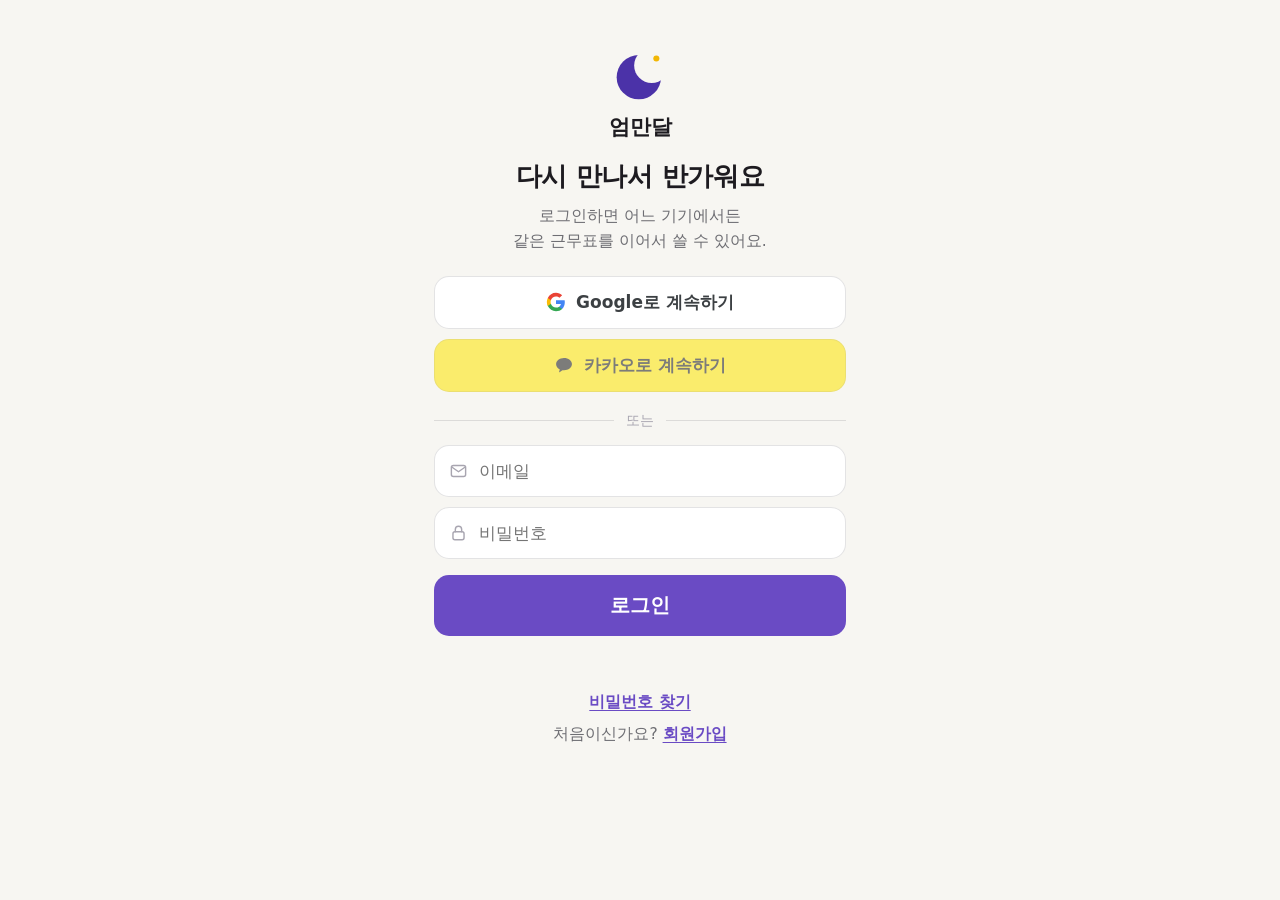
==== index.html @ 3ad93d76 "희망 휴무 숫자 입력 개편 v7.5.0 — 달력 제거, 연차·반차(전반/후반) 신설, 직군 필터·검색·남은 연차 - 희망 화면(15): 달력식 → 유형별 날짜 숫자 칸(기본 3칸+" ====
<!DOCTYPE html>
<html lang="ko">
<head>
<meta charset="UTF-8">
<meta name="viewport" content="width=device-width, initial-scale=1.0, viewport-fit=cover">
<meta name="theme-color" content="#6a4bc4">
<meta name="apple-mobile-web-app-capable" content="yes">
<meta name="apple-mobile-web-app-status-bar-style" content="default">
<meta name="apple-mobile-web-app-title" content="엄만달">
<title>엄만달 — 한 달 근무표를 1분 만에</title>
<link rel="manifest" href="manifest.json">
<link rel="icon" href="icons/icon.svg" type="image/svg+xml">
<link rel="apple-touch-icon" href="icons/icon.svg">
<link rel="stylesheet" href="css/style.css">
</head>
<body>
<!-- 달 로고(브랜드 표식) — 여러 곳에서 use로 재사용.
     display:none이면 안의 mask가 무시돼 보름달이 된다(실기기 확인) — 크기 0으로 숨긴다 -->
<svg style="position:absolute;width:0;height:0" aria-hidden="true" xmlns="http://www.w3.org/2000/svg">
  <defs>
    <g id="moonlogo">
      <mask id="mcut"><rect width="48" height="48" fill="#fff"/><circle cx="34" cy="15" r="15" fill="#000"/></mask>
      <circle cx="23" cy="25" r="19" fill="#4B32A8" mask="url(#mcut)"/>
      <circle cx="38" cy="9" r="2.6" fill="#f2b705"/>
    </g>
  </defs>
</svg>

<header>
  <div class="brand">
    <svg class="moon" viewBox="0 0 48 48" aria-hidden="true"><use href="#moonlogo"/></svg>
    <h1>엄만달</h1>
  </div>
  <button class="kebab" id="kebabBtn" onclick="toggleKebab(event)" aria-label="메뉴" title="메뉴"></button>
</header>
<div id="kebabMenu"></div>

<nav>
  <button id="tabBtn-home" class="on" onclick="showTab('home')"><span class="ico" data-ic="calendar"></span><span class="tlbl">근무표</span></button>
  <button id="tabBtn-ward" onclick="showTab('ward')"><span class="ico" data-ic="people"></span><span class="tlbl">우리 병동</span></button>
  <button id="tabBtn-archive" onclick="showTab('archive')"><span class="ico" data-ic="archive"></span><span class="tlbl">보관함</span></button>
</nav>

<main>
  <!-- ===== 근무표(홈) ===== -->
  <div id="tab-home">
    <!-- 상태 0: 로그인 전 — 로그인/가입/비밀번호찾기 (01·02·03) -->
    <div id="homeLoginCard" style="display:none"><div id="homeLoginBody"></div></div>

    <!-- 상태 1: 인원 없음 — 첫 시작(04) -->
    <div id="homeEmpty" class="empty-card" style="display:none">
      <p class="pagetitle" style="text-align:center">근무표를 어떻게<br>시작할까요?</p>
      <p class="pagesub" style="text-align:center">기존 근무표를 가져오면 사람과 규칙까지<br>자동으로 정리해 드려요.</p>
      <div class="onboard-opts">
        <button class="onboard-card primary" onclick="aiImportStart()">
          <span class="ob-ico" data-ic="camera"></span>
          <span class="ob-txt"><b>사진·PDF로 불러오기</b>
          <span class="ob-sub">찍어둔 근무표를 자동으로 읽어요 (최대 3장)</span></span>
          <span class="ob-go" data-ic="chevR"></span>
        </button>
        <button class="onboard-card" onclick="document.getElementById('importFileXlsx').click()">
          <span class="ob-ico" data-ic="sheet"></span>
          <span class="ob-txt"><b>엑셀 근무표 불러오기</b>
          <span class="ob-sub">사용하던 파일을 그대로 가져와요</span></span>
          <span class="ob-go" data-ic="chevR"></span>
        </button>
        <button class="onboard-card" onclick="showTab('ward')">
          <span class="ob-ico" data-ic="edit"></span>
          <span class="ob-txt"><b>직접 입력하기</b>
          <span class="ob-sub">우리 병동 사람부터 하나씩 등록해요</span></span>
          <span class="ob-go" data-ic="chevR"></span>
        </button>
        <input type="file" id="aiImportFile" accept="image/*" multiple style="display:none" onchange="aiImport(event)">
        <input type="file" id="aiImportCam" accept="image/*" capture="environment" style="display:none" onchange="aiImport(event)">
        <input type="file" id="aiImportPdf" accept="application/pdf" multiple style="display:none" onchange="aiImport(event)">
      </div>
      <p class="hint">PDF 파일이라면 → <a class="link" onclick="aiImportPdfStart()">PDF로 불러오기</a></p>
      <p class="hint">먼저 구경해보고 싶으면 → <a class="link" onclick="trySample()">예시 병동으로 둘러보기</a></p>
    </div>

    <!-- 상태 2: 준비(09) — 만들기 전 -->
    <div id="homePrep" style="display:none">
      <div class="monthnav">
        <button onclick="moveMonth(-1)" title="지난달" data-ic="chevL"></button>
        <span class="cur mn-cur"></span>
        <button onclick="moveMonth(1)" title="다음달" data-ic="chevR"></button>
      </div>
      <p class="pagetitle" style="text-align:center" id="prepTitle"></p>
      <p class="pagesub" style="text-align:center">병동 정보와 희망 근무를 확인하면<br>자동으로 초안을 만들어 드려요.</p>
      <div class="prepcard" id="prepStatus"></div>
      <div class="fairnote"><span class="fn-ico" data-ic="scale"></span><span id="fairnoteTx">지난 2개월 기록을 반영해<br>나이트와 휴일 근무를 고르게 배정해요.</span></div>
      <button class="btn big xl" onclick="generate()">자동으로 근무표 만들기</button>
      <p class="prep-caption">약 1분이면 고치기 좋은 초안이 완성돼요.</p>
    </div>

    <!-- 상태 3: 완성(11) — 검토·편집 -->
    <div id="homeDone" style="display:none">
      <div class="monthnav">
        <button onclick="moveMonth(-1)" title="지난달" data-ic="chevL"></button>
        <span class="cur mn-cur"></span>
        <button onclick="moveMonth(1)" title="다음달" data-ic="chevR"></button>
      </div>
      <p class="pagetitle" style="text-align:center" id="doneTitle"></p>
      <div class="chiprow" id="doneChips"></div>
      <div class="gridthumb" id="gridThumb" onclick="openGridFull()" role="button" tabindex="0"
           title="탭하면 가로로 크게 검토할 수 있어요"
           onkeydown="if(event.key==='Enter'||event.key===' '){event.preventDefault();openGridFull();}">
        <button class="gridfull-close" onclick="closeGridFull(event)" aria-label="닫기">✕ 닫기</button>
        <div class="gridwrap" id="gridArea"></div>
        <div id="viewerPanel"></div>
        <div class="gridthumb-cta"><span>근무표 검토하기</span></div>
      </div>
      <button class="btn big xl" style="margin-top:12px" onclick="openGridFull()">근무표 검토하기</button>
      <div class="btnrow">
        <button class="btn gray" onclick="generate()">다시 만들기</button>
        <button class="btn gray" onclick="exportImage()">이미지로 저장</button>
      </div>
      <p class="hint" style="text-align:center;margin-top:12px">
        <a class="link" onclick="undo()">되돌리기</a> &nbsp;·&nbsp; <a class="link" onclick="resetMonth()">이 달 초기화</a>
      </p>
      <span class="hint" id="genInfo" style="margin-top:10px"></span>
      <div class="card" style="margin-top:14px">
        <div class="holirow">※ 이번 달 공휴일:
          <input type="text" id="holidayInput" placeholder="예: 3, 6" onchange="saveHolidays()">
          <span class="hint">자동으로 채워져요 — 병원 사정에 맞게 고치셔도 됩니다</span>
        </div>
        <div class="legend">
          <span class="lg-d">D 데이</span><span class="lg-md">MD 미들</span>
          <span class="lg-e">E 이브닝</span><span class="lg-e2">E2 이브닝2</span>
          <span class="lg-n">N 나이트</span><span class="lg-o">－ 오프</span>
          <span class="lg-v">휴·대·교 휴가</span><span class="lg-v">전반·후반 반차</span>
          <span class="lg-w">★ 희망</span><span class="lg-pin">고정한 칸</span>
        </div>
      </div>
      <div class="card"><div class="stat" id="statArea"></div></div>
    </div>
  </div>

  <!-- ===== 우리 병동(06) ===== -->
  <div id="tab-ward" style="display:none">
    <div class="ward-head">
      <p class="pagetitle">우리 병동</p>
      <span class="cntbadge" id="wardCount"></span>
      <button class="addbtn" onclick="openStaffSheet(-1)"><span data-ic="plus"></span>사람 추가</button>
    </div>
    <button class="listrow" onclick="openRulesScreen()">
      <span class="lr-ico" data-ic="doc"></span>
      <span class="lr-tx"><b>근무 규칙</b><span class="lr-sub">평일·휴일 필요 인원과 연속 근무 제한</span></span>
      <span class="lr-go" data-ic="chevR"></span>
    </button>
    <div class="card" id="patternCard" style="display:none">
      <h2>AI가 발견한 근무 습관</h2>
      <div id="patternArea"></div>
    </div>
    <button class="listrow" onclick="openImportSheet()">
      <span class="lr-ico" data-ic="import"></span>
      <span class="lr-tx"><b>기존 근무표 불러오기</b><span class="lr-sub">사진·PDF·엑셀에서 자동으로 읽어요</span></span>
      <span class="lr-go" data-ic="chevR"></span>
    </button>
    <input type="file" id="importFileXlsx" accept=".xlsx,.xls,.csv" style="display:none" onchange="importXlsx(event)">
    <div id="staffList"></div>
    <p class="hint" id="sampleHint" style="margin:4px 0 14px">처음이라면 <a class="link" onclick="trySample()">예시 인원 12명 넣기</a>로 연습해보세요.</p>
  </div>

  <!-- ===== 보관함(13) ===== -->
  <div id="tab-archive" style="display:none">
    <p class="pagetitle">보관함</p>
    <p class="pagesub">완성한 근무표와 지난 기록을 한곳에서 확인하세요.</p>
    <div class="card" id="installCard" style="display:none">
      <h2>홈 화면에 바로가기 만들기</h2>
      <div id="installBody"></div>
    </div>
    <!-- 비밀번호 재설정(메일 링크 복귀) 전용 자리 -->
    <div class="card" id="cloudCard" style="display:none"><div id="cloudBody"></div></div>
    <h2 style="margin-top:4px">최근 근무표</h2>
    <div id="histList"></div>
    <button class="listrow" onclick="openDataScreen()">
      <span class="lr-ico" data-ic="doc"></span>
      <span class="lr-tx"><b>데이터 및 백업</b><span class="lr-sub">파일로 저장하거나 이전 백업 불러오기</span></span>
      <span class="lr-go" data-ic="chevR"></span>
    </button>
    <button class="listrow" onclick="openDataScreen()">
      <span class="lr-ico" data-ic="cloud"></span>
      <span class="lr-tx"><b>계정 및 동기화</b><span class="lr-sub" id="syncSub">서버 저장 상태를 확인해요</span></span>
      <span class="lr-go" data-ic="chevR"></span>
    </button>
  </div>
</main>

<footer><span class="appver"></span></footer>

<!-- 부속 화면: 근무 규칙(08) · 희망 휴무·고정 근무(15) · 데이터 및 계정(14) -->
<div class="subscreen" id="screen-rules"><div class="ss-in" id="rulesScreenBody"></div></div>
<div class="subscreen" id="screen-wish"><div class="ss-in" id="wishScreenBody"></div></div>
<div class="subscreen" id="screen-data"><div class="ss-in" id="dataScreenBody"></div></div>

<!-- 자동 생성 진행(10) -->
<div id="genScreen"></div>

<!-- 바텀시트 (구성원 편집·근무 선택·가져오기 선택) -->
<div id="sheetWrap"><div id="sheet"></div></div>

<div id="aiLoading"></div>
<div id="browserGate"></div>
<div id="installModal"></div>
<div id="importReview"></div>
<div id="toast"></div>

<script src="js/vendor/xlsx.full.min.js"></script>
<script src="js/holidays.js"></script>
<script src="js/engine.js"></script>
<script src="js/engine2.js"></script>
<script src="js/store.js"></script>
<script src="js/vendor/supabase.js"></script>
<script src="js/config.js"></script>
<script src="js/cloud.js"></script>
<script src="js/importer.js"></script>
<script src="js/app.js"></script>
<script>
  if ('serviceWorker' in navigator && location.protocol.indexOf('http') === 0) {
    (function () {
      var reloaded = false;
      // 새 서비스워커가 주도권을 잡으면(=새 버전 활성화) 화면을 1회 자동 새로고침
      navigator.serviceWorker.addEventListener('controllerchange', function () {
        if (reloaded) return;
        reloaded = true;
        location.reload();
      });
      // 활성 서비스워커가 알려주는 버전을 화면에 표기
      navigator.serviceWorker.addEventListener('message', function (e) {
        if (!e.data || e.data.type !== 'VERSION') return;
        var v = String(e.data.version).replace('ummandal-', '').replace(/-/g, '.');
        var els = document.querySelectorAll('.appver');
        for (var i = 0; i < els.length; i++) els[i].textContent = '버전 ' + v;
      });
      function askVersion() {
        if (navigator.serviceWorker.controller) navigator.serviceWorker.controller.postMessage('GET_VERSION');
      }
      navigator.serviceWorker.register('sw.js').then(function (reg) {
        reg.update();
        // 앱으로 다시 돌아올 때마다 + 켜둔 채로 오래 있을 때도 새 버전 확인
        document.addEventListener('visibilitychange', function () {
          if (document.visibilityState === 'visible') reg.update();
        });
        setInterval(function () { reg.update(); }, 30 * 60 * 1000);
        navigator.serviceWorker.ready.then(askVersion);
      }).catch(function () {});
      askVersion();
      // 그래도 최신이 안 될 때의 최후 수단 — 저장된 화면 파일을 통째로 버리고 새로 받는다.
      // (근무표·인원 데이터는 localStorage·클라우드에 있어 지워지지 않는다)
      window.forceUpdate = function () {
        reloaded = true; // controllerchange로 인한 중복 새로고침 방지
        var done = function () { location.reload(true); };
        var jobs = [];
        if (window.caches) jobs.push(caches.keys().then(function (ks) {
          return Promise.all(ks.map(function (k) { return caches.delete(k); }));
        }));
        jobs.push(navigator.serviceWorker.getRegistrations().then(function (rs) {
          return Promise.all(rs.map(function (r) { return r.unregister(); }));
        }));
        Promise.all(jobs).then(done, done);
      };
    })();
  }
</script>
</body>
</html>
---- css/style.css ----
/* ===== 엄만달 디자인 시스템 v7 — GPT UI 목업 명세(UI_SPEC.md) 기반 전면 개편 ===== */
:root {
  --bg: #F7F6F2; --card: #FFFFFF; --card2: #F0EFEC;
  --line: rgba(60, 60, 67, 0.14);
  --ink: #1D1B20; --sub: #6E6E73; --faint: #A8A5B0;
  --brand: #6A4BC4; --brand-dk: #55389f; --brand-soft: #F1ECFB;
  --danger: #D93025; --danger-soft: #FFF1F0;
  --ok: #2F9E44; --ok-soft: #EFF9F1;
  --warn: #E89B16; --warn-soft: #FFF6E3;
  --moon: #f2b705; --moon-soft: #fff3d0;
  --d: #2f9e44; --d-soft: #e6f7eb;
  --e: #e8590c; --e-soft: #ffeede;
  --n: #3b5bdb; --n-soft: #e9eefe;
  --o-bg: #EDECE8; --o-tx: #8E8B96;
  --v-bg: #f3ead8; --v-tx: #8a6d3b;
}
* { box-sizing: border-box; }
/* overscroll-behavior: 목록을 끝까지 당겨도 브라우저 당김-새로고침이 발동하지 않게 —
   실수 리로드로 보던 탭·되돌리기 기록이 날아가는 것을 막는다(새로고침은 ⋮ 메뉴에 있음) */
html { -webkit-text-size-adjust: 100%; overscroll-behavior-y: contain; }
body { margin: 0; background: var(--bg); color: var(--ink); overscroll-behavior-y: contain;
       font-family: system-ui, "Pretendard Variable", Pretendard, "Apple SD Gothic Neo", "Noto Sans KR", "Malgun Gothic", sans-serif;
       font-size: 17px; line-height: 1.5; word-break: keep-all; }
.svgi { width: 1em; height: 1em; flex: none; vertical-align: -0.12em; }
/* 기본 입력 위젯(베이스 레이어) — 컴포넌트별 입력 규칙이 이보다 아래에 와서 이긴다 */
select, input[type=number], input[type=text] { font-size: 17px; padding: 10px 12px; border: 1px solid var(--line);
  border-radius: 12px; background: #fff; color: var(--ink); font-family: inherit; }
select:focus, input:focus { outline: 2px solid var(--brand); border-color: transparent; }
input[type=number] { width: 80px; }

/* ===== 머리글 — 로고 + ⋮ 메뉴만 (달력 이동은 근무표 화면 안으로) ===== */
header { background: var(--bg); padding: 12px 20px 6px; display: flex; align-items: center; gap: 10px; }
.brand { display: flex; align-items: center; gap: 9px; }
.brand .moon { width: 36px; height: 36px; flex: none; }
.brand h1 { font-size: 22px; margin: 0; color: var(--ink); letter-spacing: .3px; line-height: 1.1; font-weight: 800; }
.kebab { margin-left: auto; width: 44px; height: 44px; border: none; background: none; cursor: pointer;
  color: var(--ink); font-size: 22px; border-radius: 12px; display: flex; align-items: center; justify-content: center; }
.kebab:active { background: var(--card2); }
#kebabMenu { position: fixed; z-index: 120; display: none; background: var(--card); border: 1px solid var(--line);
  border-radius: 16px; box-shadow: 0 8px 30px rgba(29, 27, 32, .16); padding: 6px; min-width: 210px; }
#kebabMenu.on { display: block; }
#kebabMenu button { display: flex; align-items: center; gap: 10px; width: 100%; border: none; background: none;
  font-family: inherit; font-size: 16.5px; color: var(--ink); padding: 12px 14px; border-radius: 11px;
  cursor: pointer; text-align: left; }
#kebabMenu button:active { background: var(--card2); }
#kebabMenu .km-ver { font-size: 13px; color: var(--faint); text-align: center; padding: 8px 0 4px; }

/* ===== 하단 탭 (최상위 3개 화면 전용) ===== */
nav { position: fixed; bottom: 0; left: 0; right: 0; z-index: 40; background: var(--card);
  border-top: 1px solid var(--line); display: flex; justify-content: space-around;
  padding: 6px 8px calc(8px + env(safe-area-inset-bottom)); }
nav button { flex: 1; max-width: 160px; display: flex; flex-direction: column; align-items: center; gap: 3px;
  border: none; background: none; cursor: pointer; font-family: inherit;
  font-size: 13.5px; font-weight: 700; color: var(--sub); padding: 6px 4px; border-radius: 14px; }
nav button .ico { font-size: 24px; line-height: 1; display: flex; }
nav button .ico .svgi { width: 26px; height: 26px; }
nav button.on { color: var(--brand); }
body { padding-bottom: 96px; }
/* 집중 화면(로그인·부속 화면·생성 중·뷰어)에서는 하단 탭 숨김 */
body.nonav nav, body.loginview nav { display: none; }
body.nonav, body.loginview { padding-bottom: 12px; }

main { padding: 8px 20px 20px; max-width: 720px; margin: 0 auto; }
.card { background: var(--card); border-radius: 18px; padding: 20px; margin-bottom: 14px; border: 1px solid var(--line); }
h2 { font-size: 21px; margin: 4px 0 12px; font-weight: 700; }
.hint { color: var(--sub); font-size: 15px; }
.link { color: var(--brand); text-decoration: underline; text-underline-offset: 3px; cursor: pointer; font-weight: 700; }
.off-low { color: var(--e); font-weight: 800; }
#genInfo { white-space: pre-line; display: block; line-height: 1.5; }

/* ===== 큰 제목(화면 타이틀) ===== */
.pagetitle { font-size: 30px; font-weight: 800; margin: 10px 0 6px; line-height: 1.25; letter-spacing: -.3px; }
.pagesub { color: var(--sub); font-size: 16.5px; margin: 0 0 18px; line-height: 1.6; }

/* ===== 월 이동 (근무표 화면 안) ===== */
.monthnav { display: flex; align-items: center; justify-content: center; gap: 14px; margin: 6px 0 4px; }
.monthnav button { width: 44px; height: 44px; border: 1px solid var(--line); border-radius: 999px;
  background: var(--card); color: var(--ink); font-size: 18px; cursor: pointer;
  display: flex; align-items: center; justify-content: center; }
.monthnav .cur { font-size: 22px; font-weight: 800; min-width: 140px; text-align: center; }

/* ===== 버튼 ===== */
.btn { font-size: 17px; font-weight: 700; padding: 13px 20px; border: none; border-radius: 15px;
  cursor: pointer; font-family: inherit; }
.btn.big { background: var(--brand); color: #fff; font-size: 18px; }
.btn.big:active { filter: brightness(.94); }
.btn.big.xl { width: 100%; font-size: 20px; padding: 17px 20px; }
.btn.gray { background: var(--card); color: var(--ink); border: 1px solid var(--line); }
.btn.gray:active { background: var(--card2); }
.btn.outline { background: var(--card); color: var(--brand); border: 1.5px solid var(--brand); }
.btn.warn { background: none; color: var(--danger); border: none; }
.btn.share { background: var(--card); color: var(--ink); border: 1px solid var(--line); }
.toolbar { display: flex; gap: 10px; flex-wrap: wrap; align-items: center; margin-bottom: 14px; }
.btnrow { display: flex; gap: 10px; margin-top: 10px; }
.btnrow .btn { flex: 1; }

/* ===== 목록 행(카드형 리스트) ===== */
.listrow { display: flex; align-items: center; gap: 14px; width: 100%; background: var(--card);
  border: 1px solid var(--line); border-radius: 16px; padding: 15px 16px; margin-bottom: 10px;
  font-family: inherit; font-size: 17px; color: var(--ink); cursor: pointer; text-align: left; }
.listrow:active { background: var(--card2); }
.listrow .lr-ico { flex: none; width: 42px; height: 42px; border-radius: 12px; background: var(--brand-soft);
  color: var(--brand); display: flex; align-items: center; justify-content: center; }
.listrow .lr-ico .svgi { width: 23px; height: 23px; }
.listrow .lr-tx { flex: 1; min-width: 0; display: flex; flex-direction: column; gap: 1px; }
.listrow .lr-tx b { font-size: 17.5px; }
.listrow .lr-sub { font-size: 14.5px; color: var(--sub); font-weight: 400; }
.listrow .lr-go { flex: none; color: var(--faint); display: flex; }
.listrow .lr-go .svgi { width: 20px; height: 20px; }
.listrow .lr-val { flex: none; color: var(--sub); font-size: 15px; }

/* ===== 준비 체크리스트 (09) ===== */
.prepcard { background: var(--card); border: 1px solid var(--line); border-radius: 18px; padding: 4px 18px; margin: 16px 0 12px; }
.preprow { display: flex; align-items: center; gap: 14px; width: 100%; padding: 16px 0;
  border-bottom: 1px solid var(--line); background: none; border-left: none; border-right: none; border-top: none;
  font-family: inherit; cursor: pointer; text-align: left; }
.preprow:last-child { border-bottom: none; }
.preprow .pr-ico { flex: none; width: 44px; height: 44px; border-radius: 999px; display: flex;
  align-items: center; justify-content: center; color: #fff; }
.preprow .pr-ico.ok { background: var(--ok); }
.preprow .pr-ico.warn { background: var(--warn); }
.preprow .pr-ico .svgi { width: 22px; height: 22px; }
.preprow .pr-tx { flex: 1; min-width: 0; }
.preprow .pr-tx b { font-size: 18.5px; display: block; }
.preprow .pr-sub { font-size: 15px; color: var(--sub); }
.preprow .pr-go { flex: none; color: var(--brand); font-size: 17px; font-weight: 800; display: flex; align-items: center; gap: 2px; }
.preprow .pr-go .svgi { width: 17px; height: 17px; }
.fairnote { display: flex; align-items: center; gap: 14px; background: var(--brand-soft);
  border-radius: 16px; padding: 14px 16px; margin: 0 0 16px; font-size: 15.5px; line-height: 1.55; }
.fairnote .fn-ico { flex: none; width: 42px; height: 42px; border-radius: 999px; background: #E4DBF7;
  color: var(--brand); display: flex; align-items: center; justify-content: center; }
.fairnote .fn-ico .svgi { width: 22px; height: 22px; }
.prep-caption { text-align: center; color: var(--sub); font-size: 14.5px; margin: 10px 0 0; }

/* ===== 완료 화면(11) — 상태 칩 ===== */
.chiprow { display: flex; gap: 10px; justify-content: center; flex-wrap: wrap; margin: 4px 0 14px; }
.chip { display: inline-flex; align-items: center; gap: 6px; font-size: 15px; font-weight: 700;
  padding: 7px 16px; border-radius: 999px; border: 1.5px solid; background: var(--card);
  cursor: pointer; font-family: inherit; }
.chip.red { color: var(--danger); border-color: var(--danger); }
.chip.green { color: var(--ok); border-color: var(--ok); }
.chip.plain { color: var(--sub); border-color: var(--line); cursor: default; }

/* ===== 온보딩(04) ===== */
.onboard-opts { display: flex; flex-direction: column; gap: 12px; margin: 0 auto 6px; }
.onboard-card { display: flex; align-items: center; gap: 14px; text-align: left; width: 100%;
  padding: 17px 18px; border: 1px solid var(--line); border-radius: 16px; background: var(--card);
  font-family: inherit; font-size: 17px; cursor: pointer; }
.onboard-card:active { background: var(--card2); }
.onboard-card.primary { border: 1.5px solid var(--brand); background: #FBFAFE; }
.onboard-card .ob-ico { flex: none; width: 46px; height: 46px; border-radius: 13px; background: var(--brand-soft);
  color: var(--brand); display: flex; align-items: center; justify-content: center; }
.onboard-card .ob-ico .svgi { width: 25px; height: 25px; }
.onboard-card .ob-txt { display: flex; flex-direction: column; gap: 2px; flex: 1; }
.onboard-card .ob-txt b { font-size: 18px; }
.onboard-card .ob-sub { font-size: 14.5px; color: var(--sub); font-weight: 400; }
.onboard-card .ob-go { flex: none; color: var(--faint); display: flex; }
.empty-card { text-align: center; padding: 20px 4px; max-width: 480px; margin: 0 auto; background: none; border: none; }
.empty-card .hint { margin-top: 14px; }

/* ===== 로그인·가입·비번찾기 (01·02·03) ===== */
body.loginview footer { display: none; }
body.loginview header { display: none; }
body.loginview main { padding-top: 0; }
.auth-wrap { max-width: 420px; margin: 0 auto; padding: 20px 4px 30px; }
.auth-top { display: flex; align-items: center; height: 48px; margin-bottom: 4px; }
.auth-back { width: 46px; height: 46px; margin-left: -10px; border: none; background: none; cursor: pointer;
  color: var(--ink); display: flex; align-items: center; justify-content: center; border-radius: 12px; }
.auth-back .svgi { width: 24px; height: 24px; }
.auth-logo { text-align: center; margin: 8px 0 4px; }
.auth-logo .moon { width: 56px; height: 56px; }
.auth-logo .bname { display: flex; align-items: center; justify-content: center; gap: 8px;
  font-size: 21px; font-weight: 800; }
.auth-title { text-align: center; font-size: 26px; font-weight: 800; margin: 14px 0 8px; letter-spacing: -.3px; }
.auth-sub { text-align: center; color: var(--sub); font-size: 15.5px; margin: 0 0 22px; line-height: 1.6; }
.socialbtns { display: flex; flex-direction: column; gap: 10px; margin: 4px 0 2px; }
.socialbtns button { display: flex; align-items: center; justify-content: center; gap: 10px;
  font-size: 17px; font-weight: 700; padding: 14px 16px; border-radius: 15px; cursor: pointer;
  font-family: inherit; border: 1px solid var(--line); width: 100%; }
.btn-google { background: #fff; color: #3c4043; }
.btn-google:active { background: #f8f9fa; }
.btn-kakao { background: #FEE500; color: #191919; border-color: #FEE500; }
.btn-kakao.soon { opacity: .55; }
.authdivider { display: flex; align-items: center; gap: 12px; color: var(--faint); font-size: 14px; margin: 18px 0 14px; }
.authdivider::before, .authdivider::after { content: ''; flex: 1; border-top: 1px solid var(--line); }
.authfield { position: relative; margin-bottom: 10px; }
.authfield .af-ico { position: absolute; left: 15px; top: 50%; transform: translateY(-50%); color: var(--faint); display: flex; }
.authfield .af-ico .svgi { width: 19px; height: 19px; }
.authfield input { width: 100%; font-size: 17px; padding: 15px 14px 15px 44px; border: 1px solid var(--line);
  border-radius: 15px; background: var(--card); color: var(--ink); font-family: inherit; }
.authfield input:focus { outline: 2px solid var(--brand); border-color: transparent; }
.auth-wrap .btn.big.xl { margin-top: 6px; }
.auth-links { text-align: center; margin-top: 18px; font-size: 15.5px; color: var(--sub); line-height: 2.1; }
.auth-links .link { font-weight: 700; }
.authmsg { display: block; text-align: center; color: var(--danger); font-size: 15px; min-height: 22px; margin-top: 10px; }
.auth-note { text-align: center; color: var(--faint); font-size: 13.5px; margin-top: 20px; line-height: 1.6; }

/* ===== 부속 화면(뒤로가기 헤더가 있는 전체 화면 — 08·14·15) ===== */
.subscreen { position: fixed; inset: 0; z-index: 90; background: var(--bg); display: none;
  overflow-y: auto; -webkit-overflow-scrolling: touch; }
.subscreen.on { display: block; }
.subscreen .ss-in { max-width: 640px; margin: 0 auto; padding: 0 20px calc(30px + env(safe-area-inset-bottom)); }
.ss-top { position: sticky; top: 0; z-index: 5; background: var(--bg); display: flex; align-items: center;
  gap: 6px; padding: 10px 0; margin: 0 -2px 6px; }
.ss-back { width: 46px; height: 46px; margin-left: -10px; border: none; background: none; cursor: pointer;
  color: var(--ink); display: flex; align-items: center; justify-content: center; border-radius: 12px; }
.ss-back .svgi { width: 24px; height: 24px; }
.ss-title { flex: 1; text-align: center; font-size: 19px; font-weight: 800; }
.ss-done { border: none; background: none; color: var(--brand); font-size: 17px; font-weight: 800;
  font-family: inherit; cursor: pointer; padding: 8px 4px; min-width: 46px; }

/* ===== 바텀시트 (07·16 등) ===== */
#sheetWrap { position: fixed; inset: 0; z-index: 150; display: none; background: rgba(29, 27, 32, .45); }
#sheetWrap.on { display: flex; align-items: flex-end; justify-content: center; }
#sheet { background: var(--card); border-radius: 28px 28px 0 0; width: 100%; max-width: 560px;
  max-height: 86vh; max-height: 86dvh; overflow-y: auto; padding: 10px 22px calc(22px + env(safe-area-inset-bottom));
  animation: sheetup .22s ease; }
@keyframes sheetup { from { transform: translateY(40px); opacity: .6; } to { transform: none; opacity: 1; } }
/* 시트 맨 아래 취소·적용/저장 줄은 스크롤과 무관하게 항상 보인다 —
   시트가 화면보다 길면 버튼이 접힌 영역에 숨어 "골라도 안 바뀐다"가 되는 문제 방지 */
#sheet .btnrow { position: sticky; bottom: 0; z-index: 5; background: var(--card);
  margin-top: 8px; padding: 10px 0 2px; box-shadow: 0 -12px 14px -12px rgba(29, 27, 32, .30); }
.sh-grip { width: 48px; height: 5px; border-radius: 999px; background: var(--line); margin: 4px auto 12px; }
.sh-head { display: flex; align-items: center; margin-bottom: 14px; }
.sh-head h3 { font-size: 20px; font-weight: 800; margin: 0; flex: 1; }
.sh-head.center h3 { text-align: center; }
.sh-x { width: 42px; height: 42px; margin-right: -8px; border: none; background: none; cursor: pointer;
  color: var(--ink); display: flex; align-items: center; justify-content: center; border-radius: 12px; }
.sh-x .svgi { width: 22px; height: 22px; }
.sh-sub { text-align: center; color: var(--sub); font-size: 15.5px; margin: -10px 0 14px; }
.sh-label { font-size: 15px; font-weight: 700; color: var(--ink); margin: 14px 0 7px; }
input.sh-input, .sh-input { width: 100%; font-size: 18px; padding: 14px; border: 1px solid var(--line); border-radius: 14px;
  background: var(--card); color: var(--ink); font-family: inherit; }
input.sh-input:focus, .sh-input:focus { outline: 2px solid var(--brand); border-color: transparent; }
/* 분할 선택(직군·성향) */
.seg { display: flex; gap: 0; border: 1px solid var(--line); border-radius: 14px; overflow: hidden; }
.seg button { flex: 1; font-size: 16.5px; font-weight: 700; padding: 13px 6px; border: none; background: var(--card);
  color: var(--sub); font-family: inherit; cursor: pointer; }
.seg button + button { border-left: 1px solid var(--line); }
.seg button.on { background: var(--brand-soft); color: var(--brand); }
/* 라디오 카드(근무 형태) */
.radiocard { display: flex; align-items: center; gap: 10px; width: 100%; text-align: left;
  border: 1px solid var(--line); border-radius: 14px; background: var(--card); padding: 14px 16px;
  font-family: inherit; font-size: 17px; font-weight: 600; color: var(--ink); cursor: pointer; margin-bottom: 8px; }
.radiocard .rc-dot { margin-left: auto; width: 24px; height: 24px; border-radius: 999px;
  border: 1.5px solid var(--line); flex: none; display: flex; align-items: center; justify-content: center; }
.radiocard .rc-dot .svgi { display: none; }   /* 미선택은 빈 원 */
.radiocard.on { border: 1.5px solid var(--brand); background: #FBFAFE; }
.radiocard.on .rc-dot { background: var(--brand); border-color: var(--brand); color: #fff; }
.radiocard.on .rc-dot .svgi { display: block; width: 14px; height: 14px; }
.sh-danger { display: block; width: 100%; text-align: center; border: none; background: none; color: var(--danger);
  font-family: inherit; font-size: 16.5px; font-weight: 700; padding: 14px 0 2px; cursor: pointer; }

/* ===== 근무 선택판(16) ===== */
.codegrid { display: grid; grid-template-columns: repeat(4, 1fr); gap: 10px; margin: 6px 0 4px; }
.codebtn { border: 1px solid var(--line); border-radius: 14px; background: var(--card); font-family: inherit;
  cursor: pointer; padding: 12px 2px 10px; text-align: center; }
.codebtn .cb-big { display: block; font-size: 25px; font-weight: 800; line-height: 1.15; }
.codebtn .cb-lbl { display: block; font-size: 13px; color: var(--sub); margin-top: 2px; }
.codebtn.on { border: 2px solid var(--brand); background: #FBFAFE; padding: 11px 1px 9px; }
.codebtn.cD .cb-big { color: var(--d); } .codebtn.cMD .cb-big { color: #66a80f; }
.codebtn.cE .cb-big { color: var(--e); } .codebtn.cE2 .cb-big { color: #f08c00; }
.codebtn.cN .cb-big { color: var(--n); } .codebtn.cO .cb-big { color: var(--o-tx); }
.codebtn.cV .cb-big { color: var(--ok); } .codebtn.cCO .cb-big { color: var(--brand); }
.codebtn.cEDU .cb-big { color: #8a6d3b; } .codebtn.cW .cb-big { color: #c99700; }
.codebtn.cX .cb-big { color: var(--faint); }
/* 반차 — 두 글자라 큰 글씨를 한 단계 줄인다 */
.codebtn.cHA .cb-big, .codebtn.cHP .cb-big { color: #8a6d3b; font-size: 19px; }
.pinrow { display: flex; align-items: center; gap: 10px; border: 1px solid var(--line); border-radius: 14px;
  padding: 12px 16px; margin: 12px 0 2px; }
.pinrow .pin-tx { flex: 1; }
.pinrow .pin-tx b { display: block; font-size: 16.5px; }
.pinrow .pin-sub { font-size: 13.5px; color: var(--sub); }
/* 토글 스위치 */
.tgl { position: relative; width: 52px; height: 32px; flex: none; }
.tgl input { opacity: 0; width: 100%; height: 100%; position: absolute; margin: 0; cursor: pointer; z-index: 2; }
.tgl .knob { position: absolute; inset: 0; border-radius: 999px; background: #D5D3DC; transition: background .15s; }
.tgl .knob::after { content: ''; position: absolute; top: 3px; left: 3px; width: 26px; height: 26px;
  border-radius: 999px; background: #fff; box-shadow: 0 1px 4px rgba(0, 0, 0, .2); transition: left .15s; }
.tgl input:checked + .knob { background: var(--brand); }
.tgl input:checked + .knob::after { left: 23px; }

/* ===== 우리 병동(06) ===== */
.ward-head { display: flex; align-items: center; gap: 10px; margin: 8px 0 14px; }
.ward-head .pagetitle { margin: 0; flex: none; }
.cntbadge { font-size: 14.5px; font-weight: 700; color: var(--brand); background: none;
  border: 1.5px solid var(--brand); border-radius: 10px; padding: 3px 10px; }
.addbtn { margin-left: auto; display: inline-flex; align-items: center; gap: 6px; font-size: 15px; font-weight: 700;
  color: var(--brand); background: var(--card); border: 1.5px solid var(--brand); border-radius: 999px;
  padding: 10px 16px; cursor: pointer; font-family: inherit; }
.addbtn .svgi { width: 18px; height: 18px; }
.grouplabel { font-size: 17px; font-weight: 800; margin: 18px 0 10px; }
.grouplabel span { font-size: 14px; color: var(--sub); font-weight: 600; margin-left: 5px; }
.personrow .lr-ico { background: var(--brand-soft); color: var(--brand); border-radius: 999px; }

/* ===== 근무 규칙(08) — 스테퍼 ===== */
.rulesec { font-size: 16px; font-weight: 800; color: var(--sub); margin: 20px 0 8px; }
.rulecard { background: var(--card); border: 1px solid var(--line); border-radius: 16px; padding: 2px 16px; }
.rrow { display: flex; align-items: center; gap: 6px; padding: 13px 0; border-bottom: 1px solid var(--line); flex-wrap: wrap; }
.rrow:last-child { border-bottom: none; }
.rrow .rr-lbl { flex: 1; font-size: 16.5px; font-weight: 600; min-width: 52px; }
.rrow .rr-lbl .hint { display: block; font-size: 13px; }
.stepper { display: inline-flex; align-items: center; gap: 1px; }
.stepper button { width: 34px; height: 34px; border-radius: 999px; border: 1px solid var(--line); background: var(--card);
  font-size: 18px; font-weight: 700; color: var(--ink); cursor: pointer; font-family: inherit; line-height: 1;
  display: flex; align-items: center; justify-content: center; }
.stepper button:active { background: var(--card2); }
.stepper .st-val { min-width: 40px; text-align: center; font-size: 16.5px; font-weight: 700; }
.rr-tilde { color: var(--faint); font-weight: 700; padding: 0 1px; }
.rulereset { display: flex; align-items: center; justify-content: center; gap: 8px; width: 100%;
  border: 1px solid var(--line); border-radius: 14px; background: var(--card); color: var(--sub);
  font-family: inherit; font-size: 15.5px; font-weight: 700; padding: 13px 0; margin-top: 16px; cursor: pointer; }

/* ===== 희망 휴무·고정 근무(15) — 달력 ===== */
.wp-person { display: flex; align-items: center; gap: 13px; width: 100%; background: var(--card);
  border: 1px solid var(--line); border-radius: 16px; padding: 13px 16px; margin: 10px 0 4px;
  font-family: inherit; cursor: pointer; text-align: left; }
.wp-person .wpp-av { flex: none; width: 46px; height: 46px; border-radius: 999px; background: var(--brand-soft);
  color: var(--brand); font-size: 19px; font-weight: 800; display: flex; align-items: center; justify-content: center; }
.wp-person .wpp-tx { flex: 1; min-width: 0; }
.wp-person .wpp-tx b { font-size: 18px; display: block; }
.wp-person .wpp-sub { font-size: 14.5px; color: var(--sub); }
.wp-guide { text-align: center; color: var(--sub); font-size: 15.5px; margin: 12px 0 8px; }
.wcal { background: var(--card); border: 1px solid var(--line); border-radius: 18px; padding: 14px 10px 10px; }
.wcal table { width: 100%; border-collapse: collapse; table-layout: fixed; }
.wcal th { font-size: 14px; font-weight: 600; color: var(--sub); padding: 4px 0 10px; }
.wcal th.sun { color: var(--danger); } .wcal th.sat { color: var(--n); }
.wcal td { text-align: center; padding: 3px 0; }
.wcal .day { width: 44px; height: 44px; max-width: 100%; border: none; border-radius: 999px; background: none;
  font-family: inherit; font-size: 17.5px; font-weight: 600; color: var(--ink); cursor: pointer;
  display: inline-flex; align-items: center; justify-content: center; position: relative; }
.wcal .day.sun { color: var(--danger); } .wcal .day.sat { color: var(--n); }
.wcal .day.hol { color: var(--danger); }
.wcal .day.wish { background: #FCE8C6; color: #8a5d00; font-weight: 800; }
.wcal .day.pin { box-shadow: inset 0 0 0 2.5px var(--brand); color: var(--brand); font-weight: 800; }
.wcal .day.pin .pcode { position: absolute; right: -3px; top: -4px; font-size: 11px; font-weight: 800;
  background: var(--brand); color: #fff; border-radius: 8px; padding: 0 5px; line-height: 1.5; }
.modeseg { display: flex; gap: 10px; margin: 14px 0 10px; }
.modeseg button { flex: 1; display: flex; align-items: center; justify-content: center; gap: 8px;
  font-size: 16.5px; font-weight: 700; font-family: inherit; padding: 13px 6px; border-radius: 14px;
  border: 1px solid var(--line); background: var(--card); color: var(--sub); cursor: pointer; }
.modeseg button .svgi { width: 19px; height: 19px; }
.modeseg button.on.mwish { border: 1.5px solid var(--warn); background: var(--warn-soft); color: #8a5d00; }
.modeseg button.on.mpin { border: 1.5px solid var(--brand); background: var(--brand-soft); color: var(--brand); }
.wp-legend { background: var(--card); border: 1px solid var(--line); border-radius: 14px;
  padding: 11px 15px; font-size: 14px; color: var(--sub); line-height: 1.7; margin-bottom: 14px; }
.wp-legend .lg { display: inline-flex; align-items: center; gap: 6px; margin-right: 16px; font-weight: 600; }
.wp-legend .dotw { width: 16px; height: 16px; border-radius: 999px; background: #FCE8C6; display: inline-block; }
.wp-legend .dotp { width: 16px; height: 16px; border-radius: 999px; box-shadow: inset 0 0 0 2px var(--brand); display: inline-block; }
.wp-count { text-align: center; color: var(--sub); font-size: 15px; margin-top: 10px; }

/* ===== 희망 휴무·고정 근무(15) — 숫자 입력 개편 (2026-07-28) =====
   .wcal/.modeseg(위)는 달력 방식의 잔재로, 지금은 쓰지 않지만 되돌릴 여지를 남겨 보존한다. */
.wstab { margin: 10px 0 2px; }
/* 남은 연차 */
.wsannual { display: flex; align-items: center; gap: 10px; background: var(--card); border: 1px solid var(--line);
  border-radius: 16px; padding: 12px 16px; margin: 10px 0; }
.wsannual .wsa-lbl { font-size: 16.5px; font-weight: 700; flex: 1; min-width: 0; }
.wsannual .wsa-unit { font-size: 15.5px; color: var(--sub); font-weight: 600; }
input.wsa-in { width: 76px; height: 46px; text-align: center; font-size: 19px; font-weight: 700; padding: 6px 4px; }
/* 날짜 입력 4줄 */
.wsdates { background: var(--card); border: 1px solid var(--line); border-radius: 18px; padding: 6px 14px 14px; }
.wsrow { display: flex; align-items: flex-start; gap: 10px; padding: 12px 0; border-bottom: 1px solid var(--line); }
.wsrow:last-child { border-bottom: none; }
/* 라벨 폭·칸 폭은 375px에서 「라벨 + 기본 3칸 + [+]」가 한 줄에 들어가도록 맞춰져 있다.
   (본문 307px − 라벨 86 − 간격 10 = 211 ≥ 48×3 + 6×3 + 42 = 204) */
.wsrow .wsr-lbl { flex: none; width: 86px; font-size: 15px; font-weight: 700; color: var(--ink);
  padding-top: 13px; word-break: keep-all; }
.wsrow.wr-wish .wsr-lbl { color: #8a5d00; }
.wsrow .wsr-ins { flex: 1; min-width: 0; display: flex; flex-wrap: wrap; gap: 6px; }
input.wsd-in { width: 48px; height: 46px; text-align: center; font-size: 19px; font-weight: 700;
  padding: 6px 2px; border-radius: 12px; -moz-appearance: textfield; }
input.wsd-in::-webkit-outer-spin-button, input.wsd-in::-webkit-inner-spin-button { -webkit-appearance: none; margin: 0; }
.wsrow.wr-wish input.wsd-in { border-color: var(--moon); background: var(--moon-soft); color: #8a5d00; }
.wsr-add { flex: none; width: 42px; height: 46px; border-radius: 12px; border: 1px dashed var(--line);
  background: var(--card); color: var(--brand); cursor: pointer; font-family: inherit;
  display: flex; align-items: center; justify-content: center; }
.wsr-add .svgi { width: 22px; height: 22px; }
.wsr-add:active { background: var(--card2); }
/* 고정 근무 */
.wsfix { background: var(--card); border: 1px solid var(--line); border-radius: 18px; padding: 14px 16px; margin: 12px 0; }
.wsfix-head { font-size: 16px; font-weight: 800; color: var(--brand); display: flex; align-items: center; gap: 7px; margin-bottom: 8px; }
.wsfix-head .svgi { width: 19px; height: 19px; }
.wsfix-row { display: flex; align-items: center; gap: 10px; padding: 9px 0; border-top: 1px solid var(--line); }
.wsfix-row .wf-d { flex: none; font-size: 17px; font-weight: 800; min-width: 52px; }
.wsfix-row .wf-c { flex: 1; min-width: 0; font-size: 16px; color: var(--sub); font-weight: 600; }
.wf-del { flex: none; width: 40px; height: 40px; border-radius: 999px; border: 1px solid var(--line);
  background: var(--card); color: var(--sub); cursor: pointer; display: flex; align-items: center; justify-content: center; }
.wf-del .svgi { width: 18px; height: 18px; }
.wf-del:active { background: var(--card2); }
.wsfix-empty { color: var(--sub); font-size: 15px; margin: 4px 0 10px; }
.wsfix-add { display: flex; align-items: center; justify-content: center; gap: 7px; width: 100%;
  border: 1px dashed var(--line); border-radius: 14px; background: var(--card); color: var(--brand);
  font-family: inherit; font-size: 16px; font-weight: 700; padding: 12px 0; margin-top: 8px; cursor: pointer; }
.wsfix-add .svgi { width: 19px; height: 19px; }
.wsfix-add:active { background: var(--card2); }
.wsfix-new { display: flex; flex-wrap: wrap; align-items: center; gap: 8px; margin-top: 10px; }
.wsfix-new .wsfix-pick { flex: 1; min-width: 130px; padding: 12px 10px; }
.wsfix-cancel { border: none; background: none; color: var(--sub); font-family: inherit; font-size: 15.5px;
  font-weight: 700; padding: 12px 8px; cursor: pointer; }
/* 이전/다음 사람 */
.wsnav { display: flex; gap: 10px; margin-top: 14px; }
.wsnav .btn { flex: 1; display: flex; align-items: center; justify-content: center; gap: 6px; padding: 16px 8px; font-size: 18px; }
.wsnav .btn .svgi { width: 19px; height: 19px; }
/* 좁은 화면(320px 등)에서는 라벨을 윗줄로 올려 칸이 한 줄에 다 보이게 한다 */
@media (max-width: 359px) {
  .wsrow { flex-wrap: wrap; }
  .wsrow .wsr-lbl { width: 100%; padding-top: 0; padding-bottom: 6px; }
}

/* ===== 자동 생성 진행(10) ===== */
#genScreen { position: fixed; inset: 0; z-index: 200; background: var(--bg); display: none;
  overflow-y: auto; padding: 30px 24px; }
#genScreen.on { display: block; }
#genScreen .gs-in { max-width: 420px; margin: 6vh auto 0; text-align: center; }
.ring { position: relative; width: 168px; height: 168px; margin: 0 auto 22px; }
.ring svg { transform: rotate(-90deg); }
.ring .track { stroke: var(--brand-soft); }
.ring .bar { stroke: var(--brand); transition: stroke-dashoffset .2s linear; stroke-linecap: round; }
.ring .pct { position: absolute; inset: 0; display: flex; align-items: center; justify-content: center;
  font-size: 34px; font-weight: 800; color: var(--ink); }
#genScreen h2 { font-size: 24px; margin: 0 0 6px; }
#genScreen .gs-sub { color: var(--sub); font-size: 15.5px; margin: 0 0 24px; }
.gsteps { text-align: left; max-width: 300px; margin: 0 auto 26px; }
.gstep { display: flex; align-items: center; gap: 12px; padding: 10px 0; font-size: 17px; font-weight: 600; color: var(--faint); }
.gstep .g-ico { flex: none; width: 28px; height: 28px; border-radius: 999px; border: 2px solid var(--line);
  display: flex; align-items: center; justify-content: center; }
.gstep .g-state { margin-left: auto; font-size: 14px; font-weight: 700; }
.gstep.done { color: var(--ink); }
.gstep.done .g-ico { background: var(--ok); border-color: var(--ok); color: #fff; }
.gstep.done .g-ico .svgi { width: 15px; height: 15px; }
.gstep.doing { color: var(--ink); }
.gstep.doing .g-ico { border-color: var(--brand); }
.gstep.doing .g-ico::after { content: ''; width: 12px; height: 12px; border-radius: 999px; background: var(--brand); }
.gstep.doing .g-state { color: var(--brand); }
.gstep.done .g-state { color: var(--ok); }
#genScreen .gs-warn { color: var(--sub); font-size: 14.5px; margin-bottom: 18px; }
#genScreen .gs-cancel { color: var(--sub); font-size: 15.5px; text-decoration: underline; text-underline-offset: 3px;
  background: none; border: none; font-family: inherit; cursor: pointer; }

/* ===== 알림띠(홈 위반 배너 — 뷰어 밖 요약) ===== */
#banner { padding: 13px 16px; border-radius: 14px; margin-bottom: 12px; font-size: 16px; display: none; line-height: 1.6; }
#banner.ok { display: block; background: var(--ok-soft); color: var(--ok); border: 1px solid #c9ecd4; }
#banner.bad { display: block; background: var(--danger-soft); color: #c22525; border: 1px solid #f6cfcf; }
.viol-item { cursor: pointer; text-decoration: underline; text-underline-offset: 3px; }
.violmore { display: inline-block; margin-top: 6px; font-weight: 700; }

/* ===== 범례 ===== */
.legend { display: flex; gap: 7px; flex-wrap: wrap; font-size: 13.5px; margin: 8px 0 8px; }
.legend span { padding: 4px 12px; border-radius: 999px; font-weight: 700; }
.lg-d { background: var(--d-soft); color: var(--d); } .lg-e { background: var(--e-soft); color: #c74a08; }
.lg-n { background: var(--n-soft); color: var(--n); } .lg-o { background: var(--o-bg); color: var(--o-tx); }
.lg-w { background: var(--moon-soft); color: #8a6d00; }
.lg-md { background: #eef7e0; color: #5c940d; } .lg-e2 { background: #fff0dd; color: #d9720c; }
.lg-v { background: var(--v-bg); color: var(--v-tx); } .lg-pin { background: var(--brand-soft); color: var(--brand); }

/* ===== 근무표 그리드 ===== */
.gridwrap { overflow-x: auto; padding-bottom: 8px; }
table.duty { border-collapse: separate; border-spacing: 3px; }
table.duty th { font-size: 13.5px; color: var(--sub); font-weight: 600; padding: 3px 1px; min-width: 41px; }
table.duty th.wkend { color: var(--danger); }
table.duty th.name, table.duty td.name { min-width: 108px; text-align: left; padding: 4px 8px;
  position: sticky; left: 0; background: var(--card); z-index: 2; font-size: 16.5px; }
td.cell { font-size: 17px; font-weight: 800; cursor: pointer; height: 44px; min-width: 41px;
          text-align: center; border-radius: 11px; background: #faf9f5; }
td.cell:hover { outline: 2.5px solid var(--brand); }
td.cell.D { background: var(--d); color: #fff; box-shadow: inset 0 -2px 0 rgba(0, 0, 0, .12); }
td.cell.MD { background: #66a80f; color: #fff; box-shadow: inset 0 -2px 0 rgba(0, 0, 0, .12); font-size: 13px; }
td.cell.E { background: var(--e); color: #fff; box-shadow: inset 0 -2px 0 rgba(0, 0, 0, .12); }
td.cell.E2 { background: #f08c00; color: #fff; box-shadow: inset 0 -2px 0 rgba(0, 0, 0, .12); font-size: 13px; }
td.cell.N { background: var(--n); color: #fff; box-shadow: inset 0 -2px 0 rgba(0, 0, 0, .15); }
td.cell.O { background: var(--o-bg); color: var(--o-tx); font-weight: 700; }
td.cell.V, td.cell.CO, td.cell.EDU { background: var(--v-bg); color: var(--v-tx); font-weight: 800; }
/* 반차(전반·후반) — 휴식 톤은 연차와 같게, 두 글자라 글씨만 줄인다 */
td.cell.HA, td.cell.HP { background: var(--v-bg); color: var(--v-tx); font-weight: 800; font-size: 12px; }
td.cell.Wm { background: var(--moon-soft); color: #8a6d00; }
td.cell.pin { outline: 2px solid var(--brand); outline-offset: -2px; }
td.cell.viol { box-shadow: inset 0 0 0 3px var(--danger); }
tr.grouprow td { text-align: left; font-size: 14px; font-weight: 800; color: var(--brand);
  background: var(--brand-soft); border-radius: 8px; padding: 5px 10px; }
tr.cntrow td { text-align: center; font-size: 14.5px; font-weight: 700; border-radius: 8px; padding: 4px 0; }
tr.cntrow td.lbl { text-align: left; font-size: 14px; position: sticky; left: 0; background: var(--card);
                   z-index: 2; color: var(--sub); }
tr.cntrow td.good { background: var(--ok-soft); color: var(--ok); }
tr.cntrow td.bad2 { background: #ffe3e3; color: #c22525; }
.typebadge { font-size: 12.5px; color: var(--faint); }
table.duty th.cntcol, table.duty td.cntcol { position: sticky; left: 111px; background: var(--card); z-index: 2;
  min-width: 100px; text-align: center; font-size: 15px; font-weight: 700; white-space: nowrap;
  border-right: 1px solid var(--line); padding: 0 8px; }
table.duty th.cntcol { color: var(--sub); font-weight: 600; font-size: 12.5px; }
.lockbtn { border: none; background: none; cursor: pointer; font-size: 18px; line-height: 1; padding: 0 6px 0 0; vertical-align: -1px; }
tr.locked td.name, tr.locked td.cntcol { background: var(--brand-soft); }

/* 공휴일 입력 줄 */
.holirow { display: flex; align-items: center; gap: 8px; margin: 6px 0 10px; font-size: 15px; font-weight: 600; flex-wrap: wrap; }
.holirow input { width: 130px; font-size: 16px; padding: 8px 10px; border: 1px solid var(--line); border-radius: 10px; font-family: inherit; }

/* ===== AI 분석 중 ===== */
#aiLoading { position: fixed; inset: 0; z-index: 400; display: none;
  background: rgba(29, 27, 32, .62); padding: 20px; }
#aiLoading.on { display: flex; align-items: center; justify-content: center; }
#aiLoading .ai-card { background: var(--card); border-radius: 20px; padding: 30px 26px;
  max-width: 380px; width: 100%; text-align: center; box-shadow: 0 10px 40px rgba(29, 27, 32, .35); }
#aiLoading .ai-spin { width: 58px; height: 58px; margin: 0 auto 16px; border-radius: 50%;
  border: 6px solid var(--brand-soft); border-top-color: var(--brand); animation: aispin 1s linear infinite; }
@keyframes aispin { to { transform: rotate(360deg); } }
#aiLoading h2 { margin: 0 0 6px; font-size: 21px; }
#aiLoading .ai-step { font-size: 17px; color: var(--sub); margin: 0 0 12px; min-height: 26px; }
#aiLoading .ai-sec { font-size: 15px; color: var(--faint); }
#aiLoading .ai-warn { margin-top: 16px; padding-top: 14px; border-top: 1px solid var(--line);
  font-size: 15px; color: #9a6700; background: none; }

/* ===== 비지원 브라우저 안내막 ===== */
#browserGate { position: fixed; inset: 0; z-index: 300; display: none;
  background: var(--bg); padding: 24px 20px; overflow-y: auto; }
#browserGate.on { display: block; }
#browserGate .gate-in { max-width: 480px; margin: 6vh auto 0; background: var(--card);
  border-radius: 20px; padding: 28px 24px; border: 1px solid var(--line); text-align: center; }
#browserGate .gate-moon { margin-bottom: 10px; }
#browserGate .gate-moon .moon { width: 54px; height: 54px; }
#browserGate h2 { font-size: 23px; margin: 0 0 10px; }
#browserGate p { color: var(--sub); font-size: 17px; margin: 0 0 18px; }
#browserGate .btn { display: block; width: 100%; margin-bottom: 10px; }

/* ===== 설치 안내 모달 ===== */
#installModal { position: fixed; inset: 0; z-index: 210; display: none;
  background: rgba(29, 27, 32, .5); padding: 20px; overflow-y: auto; }
#installModal.on { display: flex; align-items: flex-start; justify-content: center; }
#installModal .ins-card { background: var(--card); border-radius: 20px; padding: 22px 24px;
  max-width: 520px; width: 100%; margin: auto; box-shadow: 0 8px 40px rgba(29, 27, 32, .3); }
#installModal h2 { margin-top: 0; }
.insdiag { font-size: 12px; color: var(--faint); margin: 12px 0 0; }
.installsteps { margin: 6px 0 0; padding-left: 24px; line-height: 1.85; }
.installsteps li { margin-bottom: 4px; }

/* ===== 통계 ===== */
.stat { margin-top: 18px; overflow-x: auto; }
table.stats { border-collapse: collapse; font-size: 16px; width: 100%; max-width: 780px; }
table.stats th, table.stats td { border-bottom: 1px solid var(--line); padding: 10px 12px; text-align: center; }
table.stats th { background: none; color: var(--sub); font-size: 14px; font-weight: 600; }
table.stats td:first-child, table.stats th:first-child { text-align: left; }
.pill { display: inline-block; min-width: 36px; padding: 3px 9px; border-radius: 999px; font-weight: 700; font-size: 15px; }
.pill.pd { background: var(--d-soft); color: var(--d); } .pill.pe { background: var(--e-soft); color: #c74a08; }
.pill.pn { background: var(--n-soft); color: var(--n); } .pill.po { background: var(--o-bg); color: var(--o-tx); }

/* ===== 보관함(13) ===== */
.archrow { align-items: center; }
.archrow .ar-mini { flex: none; width: 96px; border-radius: 10px; border: 1px solid var(--line);
  overflow: hidden; background: #fff; padding: 4px; }
.ar-mini table { border-collapse: collapse; width: 100%; }
.ar-mini td { font-size: 8px; font-weight: 800; text-align: center; padding: 1px 0; line-height: 1.4; }
.ar-mini .aD { color: var(--d); background: var(--d-soft); } .ar-mini .aE { color: #c74a08; background: var(--e-soft); }
.ar-mini .aN { color: var(--n); background: var(--n-soft); } .ar-mini .aO { color: var(--faint); }
.ar-mini .aV { color: var(--v-tx); background: var(--v-bg); }
.archrow .ar-tx b { font-size: 19px; }
.ar-chip { display: inline-block; font-size: 12.5px; font-weight: 700; border-radius: 8px; padding: 1px 8px;
  border: 1.5px solid; margin: 3px 0; }
.ar-chip.green { color: var(--ok); border-color: var(--ok); }
.ar-chip.red { color: var(--danger); border-color: var(--danger); }
.ar-sub .red { color: var(--danger); font-weight: 700; }

/* ===== 데이터 및 계정(14) ===== */
.datacard { background: var(--card); border: 1px solid var(--line); border-radius: 16px; padding: 2px 16px; margin-bottom: 14px; }
.datarow { display: flex; align-items: center; gap: 12px; width: 100%; padding: 15px 0;
  border-bottom: 1px solid var(--line); background: none; border-left: none; border-right: none; border-top: none;
  font-family: inherit; font-size: 17px; color: var(--ink); text-align: left; }
.datarow:last-child { border-bottom: none; }
button.datarow { cursor: pointer; }
.datarow .dr-tx { flex: 1; min-width: 0; }
.datarow .dr-tx b { font-size: 17px; font-weight: 700; }
.datarow .dr-sub { display: block; font-size: 14px; color: var(--sub); }
.datarow .dr-val { flex: none; color: var(--sub); font-size: 15px; max-width: 55%; overflow: hidden;
  text-overflow: ellipsis; white-space: nowrap; }
.datarow .dr-go { flex: none; color: var(--faint); display: flex; }
.datarow .dr-go .svgi { width: 19px; height: 19px; }
.okdot { display: inline-block; width: 10px; height: 10px; border-radius: 999px; background: var(--ok); margin-left: 6px; }
.logoutbtn { display: block; width: 100%; text-align: center; border: none; background: none; color: var(--danger);
  font-family: inherit; font-size: 17px; font-weight: 700; padding: 16px 0; cursor: pointer; }

/* ===== 인원·입력 공통(마법사 등 레거시) ===== */
.staffrow { display: flex; gap: 10px; align-items: center; padding: 13px 4px; border-bottom: 1px solid var(--line); flex-wrap: wrap; }
.staffrow .nm { font-size: 19px; min-width: 110px; }
details > summary { cursor: pointer; list-style: none; }
details > summary::-webkit-details-marker { display: none; }
details > summary::before { content: '▸ '; color: var(--brand); }
details[open] > summary::before { content: '▾ '; }

footer { text-align: center; color: var(--faint); padding: 20px; font-size: 14px; }

/* ===== 습관 메모 ===== */
.imppat { border: 1px solid var(--line); border-radius: 14px; padding: 12px 14px; margin: 8px 0;
  background: var(--brand-soft); }
.imppat-t { font-size: 16px; line-height: 1.5; color: var(--ink); margin-bottom: 9px; }
.imppat-c { display: flex; gap: 10px; flex-wrap: wrap; }
.imppat-c label { flex: 1; min-width: 120px; display: flex; align-items: center; justify-content: center;
  gap: 7px; font-size: 16px; padding: 9px 6px; border: 1px solid var(--line); border-radius: 10px;
  background: #fff; cursor: pointer; color: var(--sub); }
.imppat-c input { width: 20px; height: 20px; accent-color: var(--brand); }
.imppat-c label:has(input:checked) { border-color: var(--brand); background: #fff;
  color: var(--brand); font-weight: 700; box-shadow: 0 0 0 2px var(--brand-soft) inset; }
.patmemo { display: flex; align-items: flex-start; gap: 10px; padding: 11px 4px;
  border-bottom: 1px solid var(--line); }
.patmemo:last-child { border-bottom: none; }
.patmemo .pm-t { flex: 1; font-size: 16px; line-height: 1.5; }
.patmemo .pm-src { display: block; font-size: 13px; color: var(--faint); margin-top: 3px; }
.patmemo .pm-del { flex: none; background: var(--danger-soft); color: var(--danger); border: none;
  border-radius: 8px; padding: 6px 10px; font-size: 15px; cursor: pointer; font-family: inherit; }

/* ===== 불러오기 확인(05) — 3단계 마법사 ===== */
#importReview { position: fixed; inset: 0; z-index: 200; display: none;
  background: var(--bg); padding: 0; overflow-y: auto; }
#importReview.on { display: block; }
#importReview .imp-card { background: none; border-radius: 0; padding: 10px 20px calc(30px + env(safe-area-inset-bottom));
  max-width: 640px; width: 100%; margin: 0 auto; }
#importReview h2 { margin-top: 0; }
#importReview table { border-collapse: collapse; width: 100%; font-size: 16px; margin: 6px 0; }
#importReview th, #importReview td { border-bottom: 1px solid var(--line); padding: 8px 10px; text-align: left; }
#importReview th { color: var(--sub); font-size: 14px; font-weight: 600; }
#importReview select { font-size: 16px; padding: 6px 8px; border: 1px solid var(--line);
  border-radius: 10px; font-family: inherit; }
#importReview .imp-scroll2 { overflow-x: auto; }
#importReview table.rgtable { width: 100%; table-layout: fixed; background: var(--card); border-radius: 12px; }
#importReview table.rgtable th, #importReview table.rgtable td { padding: 6px 2px; }
#importReview table.rgtable th { font-size: 13px; text-align: center; }
#importReview table.rgtable th:first-child { width: 24%; }
#importReview table.rgtable td.rgname { font-size: 13.5px; line-height: 1.25; text-align: left; padding-left: 8px; }
#importReview table.rgtable .rgcell { text-align: center; white-space: nowrap; }
#importReview table.rgtable .rgcell input { width: 42%; max-width: 42px; font-size: 15px;
  padding: 5px 1px; text-align: center; border: 1px solid var(--line); border-radius: 8px;
  font-family: inherit; box-sizing: border-box; }
#importReview table.rgtable .rgcell span { color: var(--faint); margin: 0; font-size: 12px; }
#importReview .imp-warn { background: var(--warn-soft); color: #8a5d00; border-radius: 12px;
  padding: 10px 14px; margin: 10px 0; font-size: 15px; }
#importReview .imp-actions { display: flex; gap: 10px; margin-top: 18px; flex-wrap: wrap; }
.imp-card.wiz h2 { margin: 4px 0 14px; text-align: center; }
.wz-top { display: flex; align-items: center; justify-content: space-between; margin-bottom: 6px; padding-top: 8px; }
.wz-dots { display: flex; gap: 8px; }
.wz-dot { width: 12px; height: 12px; border-radius: 999px; background: var(--line); display: inline-block; }
.wz-dot.on { background: var(--brand); transform: scale(1.25); }
.wz-dot.done { background: var(--brand-soft); border: 2px solid var(--brand); box-sizing: border-box; }
.wz-count { font-size: 14px; color: var(--sub); font-weight: 700; }
.wz-month { font-size: 17px; margin: 4px 0 10px; text-align: center; }
.wz-month select { font-size: 17px; padding: 8px 10px; border: 1px solid var(--line);
  border-radius: 10px; font-family: inherit; }
.wz-note { background: var(--brand-soft); border-radius: 10px; padding: 8px 12px; margin: 8px 0; }
.wz-ask { text-align: center; padding: 18px 8px 8px; }
.wz-q { font-size: 25px; font-weight: 800; color: var(--ink); line-height: 1.4; margin: 0 0 8px; }
.wz-q b { color: var(--brand); }
.wz-summary { max-width: 460px; margin: 10px auto; }
.wz-sumline { background: var(--card); border: 1px solid var(--line); border-radius: 12px;
  padding: 12px 16px; margin: 8px 0; font-size: 16.5px; line-height: 1.6; text-align: left; }
.wz-people { margin: 4px 0; background: var(--card); border: 1px solid var(--line); border-radius: 14px; padding: 2px 12px; }
.wz-person { display: flex; align-items: center; gap: 10px; padding: 10px 2px;
  border-bottom: 1px solid var(--line); }
.wz-person:last-child { border-bottom: none; }
.wz-person.off { opacity: .45; }
.wz-person .wz-name { font-size: 17.5px; flex: 1; min-width: 0; }
.wz-person .wz-grp { font-size: 16px; padding: 7px 8px; border: 1px solid var(--line);
  border-radius: 9px; font-family: inherit; }
.wz-person .wz-del { font-size: 15px; color: var(--sub); display: flex; align-items: center; gap: 5px; }
.wz-person .wz-del input { width: 22px; height: 22px; }
.wz-nav { display: flex; gap: 10px; margin-top: 18px; flex-wrap: wrap; }
.wz-nav .btn { flex: 1; min-width: 120px; font-size: 17px; padding: 14px 10px; }
.wz-nav .btn.big { flex: 1.4; }

/* ===== 근무표 미니맵(썸네일) + 가로 전체화면 뷰어 ===== */
.gridthumb { position: relative; border: 1px solid var(--line); border-radius: 16px;
  overflow: hidden; cursor: pointer; background: var(--card); margin: 6px 0 4px;
  -webkit-tap-highlight-color: transparent; }
.gridthumb .gridwrap { overflow: visible; pointer-events: none; }
.gridthumb-cta { position: absolute; right: 12px; bottom: 12px; display: inline-flex; align-items: center; gap: 6px;
  background: var(--brand); color: #fff; font-size: 15px; font-weight: 800;
  padding: 10px 16px; border-radius: 999px; box-shadow: 0 3px 12px rgba(29, 27, 32, .28);
  pointer-events: none; }
.gridthumb::after { content: ''; position: absolute; left: 0; right: 0; bottom: 0; height: 44px;
  background: linear-gradient(to bottom, rgba(255, 255, 255, 0), var(--card)); pointer-events: none; }
.gridfull-close { display: none; }
body.grid-open { overflow: hidden; }
body.grid-open .gridthumb { position: fixed; inset: 0; z-index: 1000; height: 100vh; height: 100dvh;
  margin: 0; border: none; border-radius: 0; overflow: hidden; cursor: default;
  display: flex; flex-direction: row; align-items: stretch; padding: 0; background: var(--bg); }
body.grid-open .gridthumb::after { display: none; }
body.grid-open .gridthumb-cta { display: none; }
body.grid-open .gridthumb .gridwrap { flex: 1; min-width: 0; overflow: hidden; pointer-events: auto;
  display: flex; align-items: center; justify-content: center; padding: 8px;
  touch-action: none; }
body.grid-open #viewerPanel { display: block; flex: 0 0 clamp(190px, 30%, 300px); overflow-y: auto;
  -webkit-overflow-scrolling: touch; background: var(--card); border-left: 1px solid var(--line);
  padding: 14px 14px calc(20px + env(safe-area-inset-bottom)); }
body.grid-open table.duty th.name, body.grid-open table.duty td.name,
body.grid-open table.duty th.cntcol, body.grid-open table.duty td.cntcol,
body.grid-open tr.cntrow td.lbl { position: static; }
body.grid-open .gridfull-close { display: inline-flex; align-items: center; gap: 6px;
  position: fixed; top: 10px; left: 12px; z-index: 1001; background: var(--card); color: var(--ink);
  border: 1px solid var(--line); border-radius: 999px; font-size: 16px; font-weight: 800;
  padding: 10px 18px; box-shadow: 0 2px 10px rgba(29, 27, 32, .18); cursor: pointer; font-family: inherit; }
body.grid-open #sheetWrap { z-index: 1010; align-items: center; }
body.grid-open #sheet { border-radius: 24px; max-height: 96vh; max-height: 96dvh; padding: 6px 18px 10px; }
/* 가로 전체화면 뷰어는 세로 높이가 ≈380px뿐 — 근무 선택 시트를 압축해 한 화면에 담는다
   (v7.0.0에서 적용 버튼이 화면 밖으로 잘려 "근무를 골라도 안 바뀜"이 된 원인 수정) */
body.grid-open .sh-grip { margin: 2px auto 6px; }
body.grid-open .sh-head { margin-bottom: 4px; }
body.grid-open .sh-head h3 { font-size: 17px; }
body.grid-open .sh-sub { margin: -2px 0 8px; font-size: 14px; }
body.grid-open .codegrid { gap: 6px; }
body.grid-open .codebtn { padding: 6px 2px 5px; border-radius: 11px; }
body.grid-open .codebtn.on { padding: 5px 1px 4px; }
body.grid-open .codebtn .cb-big { font-size: 19px; }
body.grid-open .codebtn .cb-lbl { font-size: 11.5px; }
body.grid-open .pinrow { padding: 7px 14px; margin: 8px 0 2px; }
body.grid-open .pinrow .pin-tx b { font-size: 14.5px; }
body.grid-open .pinrow .pin-sub { font-size: 12px; }
body.grid-open #sheet .btnrow { margin-top: 6px; padding: 8px 0 2px; }
body.grid-open #toast { z-index: 1010; }

/* 뷰어 우측 패널 내용 */
#viewerPanel { display: none; }
.vp-ok { text-align: center; color: var(--ok); font-size: 19px; font-weight: 800; line-height: 1.5; margin-top: 16px; }
.vp-ok span { display: block; font-size: 14px; color: var(--sub); font-weight: 600; margin-top: 10px; }
.vp-head { display: flex; align-items: center; gap: 8px; width: 100%; text-align: left;
  background: none; border: none; padding: 2px 0; margin: 0 0 12px; font-family: inherit;
  font-size: 16px; font-weight: 800; color: var(--danger); cursor: pointer; }
.vp-head:active { transform: scale(.98); }
.vp-head b { font-size: 21px; margin: 0 2px; }
.vp-headgo { margin-left: auto; flex: 0 0 auto; border: 1.5px solid var(--danger); border-radius: 999px;
  padding: 6px 10px; font-size: 12.5px; font-weight: 800; color: var(--danger); white-space: nowrap; }
.vp-item { display: flex; align-items: flex-start; gap: 8px; width: 100%; text-align: left;
  background: var(--danger-soft); border: 1px solid #f6cfcf; border-radius: 12px; padding: 10px 11px;
  margin-bottom: 9px; font-family: inherit; font-size: 14px; color: #b02525; cursor: pointer; line-height: 1.4; }
.vp-item:active { transform: scale(.98); }
.vp-item.vp-general { background: var(--brand-soft); border-color: #e0d8f5; color: var(--brand-dk); }
.vp-item.vp-general .vp-go { color: var(--brand-dk); }
div.vp-item.vp-general { cursor: default; }
.vp-num { flex: 0 0 auto; width: 19px; height: 19px; border-radius: 50%; background: var(--danger); color: #fff;
  font-size: 11.5px; font-weight: 800; display: inline-flex; align-items: center; justify-content: center; margin-top: 1px; }
.vp-item.vp-general .vp-num { background: var(--brand); }
.vp-msg { flex: 1; }
.vp-go { flex: 0 0 auto; color: var(--danger); font-weight: 800; font-size: 12.5px; align-self: center; white-space: nowrap; }
.vp-block { margin-bottom: 9px; }
.vp-block .vp-item { margin-bottom: 0; }
.vp-item.has-fix { border-bottom-left-radius: 0; border-bottom-right-radius: 0; }
.vp-fix { display: flex; align-items: center; gap: 8px;
  background: var(--ok-soft); border: 1px solid #c4e7d0; border-top: none;
  border-radius: 0 0 12px 12px; padding: 0 8px 0 0; font-size: 13px;
  color: #1f7a34; line-height: 1.4; }
.vp-fixsee { flex: 1; align-self: stretch; display: flex; align-items: center; gap: 7px; min-width: 0;
  text-align: left; background: none; border: none; padding: 7px 0 7px 11px; font-family: inherit;
  font-size: inherit; color: inherit; line-height: inherit; cursor: pointer; }
.vp-fixsee:active { transform: scale(.985); }
.vp-fixtag { flex: 0 0 auto; background: none; border: 1.5px solid var(--ok); color: #1f7a34;
  font-size: 10.5px; font-weight: 800; padding: 1px 7px; border-radius: 999px; letter-spacing: .3px; }
.vp-fixmsg { flex: 1; }
.vp-fixgo { flex: 0 0 auto; align-self: center; background: var(--ok); color: #fff; border: none;
  border-radius: 999px; padding: 11px 14px; font-family: inherit; font-weight: 800; font-size: 13px;
  white-space: nowrap; cursor: pointer; }
.vp-fixgo:active { transform: scale(.95); }

/* 오류 위치 강조 */
td.cell, table.duty th { transition: box-shadow .3s ease, transform .3s cubic-bezier(.22, 1, .36, 1); }
@keyframes violFocus {
  from { box-shadow: 0 0 0 2px rgba(217, 48, 37, 0); transform: scale(1); }
  60%  { transform: scale(1.18); }
  to   { box-shadow: 0 0 0 3px rgba(217, 48, 37, .92), 0 6px 16px rgba(217, 48, 37, .24); transform: scale(1.1); }
}
td.cell.viol-flash,
table.duty th.viol-flash {
  position: relative; z-index: 8; border-radius: 6px;
  box-shadow: 0 0 0 3px rgba(217, 48, 37, .92), 0 6px 16px rgba(217, 48, 37, .24);
  transform: scale(1.1);
  animation: violFocus .5s cubic-bezier(.34, 1.36, .5, 1) 1;
}
table.duty th.viol-flash { background: var(--card); color: var(--danger); }
@keyframes fixFocus {
  from { box-shadow: 0 0 0 2px rgba(47, 158, 68, 0); transform: scale(1); }
  60%  { transform: scale(1.18); }
  to   { box-shadow: 0 0 0 3px rgba(47, 158, 68, .9), 0 6px 16px rgba(47, 158, 68, .24); transform: scale(1.1); }
}
td.cell.fix-flash {
  position: relative; z-index: 8; border-radius: 6px;
  box-shadow: 0 0 0 3px rgba(47, 158, 68, .9), 0 6px 16px rgba(47, 158, 68, .24);
  transform: scale(1.1);
  animation: fixFocus .45s cubic-bezier(.34, 1.36, .5, 1) 1;
}
@media (prefers-reduced-motion: reduce) {
  td.cell, table.duty th { transition: box-shadow .2s ease; }
  td.cell.viol-flash, td.cell.fix-flash, table.duty th.viol-flash { animation: none; transform: none; }
}

/* ===== 토스트 ===== */
#toast { position: fixed; left: 50%; bottom: 110px; transform: translateX(-50%) translateY(20px);
         background: var(--ink); color: #fff; font-size: 16px; font-weight: 700;
         padding: 12px 24px; border-radius: 999px; opacity: 0; pointer-events: none;
         transition: opacity .25s, transform .25s; z-index: 260; white-space: nowrap; max-width: 92vw; }
#toast.show { opacity: 1; transform: translateX(-50%) translateY(0); }
body.nonav #toast, body.loginview #toast { bottom: 40px; }

/* ===== 생성 불가 안내 시트 — 문제 목록 + 고칠 곳 바로가기 ===== */
.fixcard { background: var(--card); border: 1.5px solid var(--line); border-radius: 16px;
  padding: 2px 16px 0; margin-bottom: 12px; }
.fixcard .fix-list { margin: 12px 0 4px; padding-left: 20px; }
.fixcard .fix-list li { font-size: 15.5px; color: var(--sub); margin: 4px 0; line-height: 1.45; }
.fixcard .preprow { padding: 12px 0 14px; border-bottom: none; }

/* ===== PC(넓은 화면) 보정 ===== */
@media (min-width: 769px) {
  main { max-width: 860px; }
  .auth-wrap { padding-top: 40px; }
}
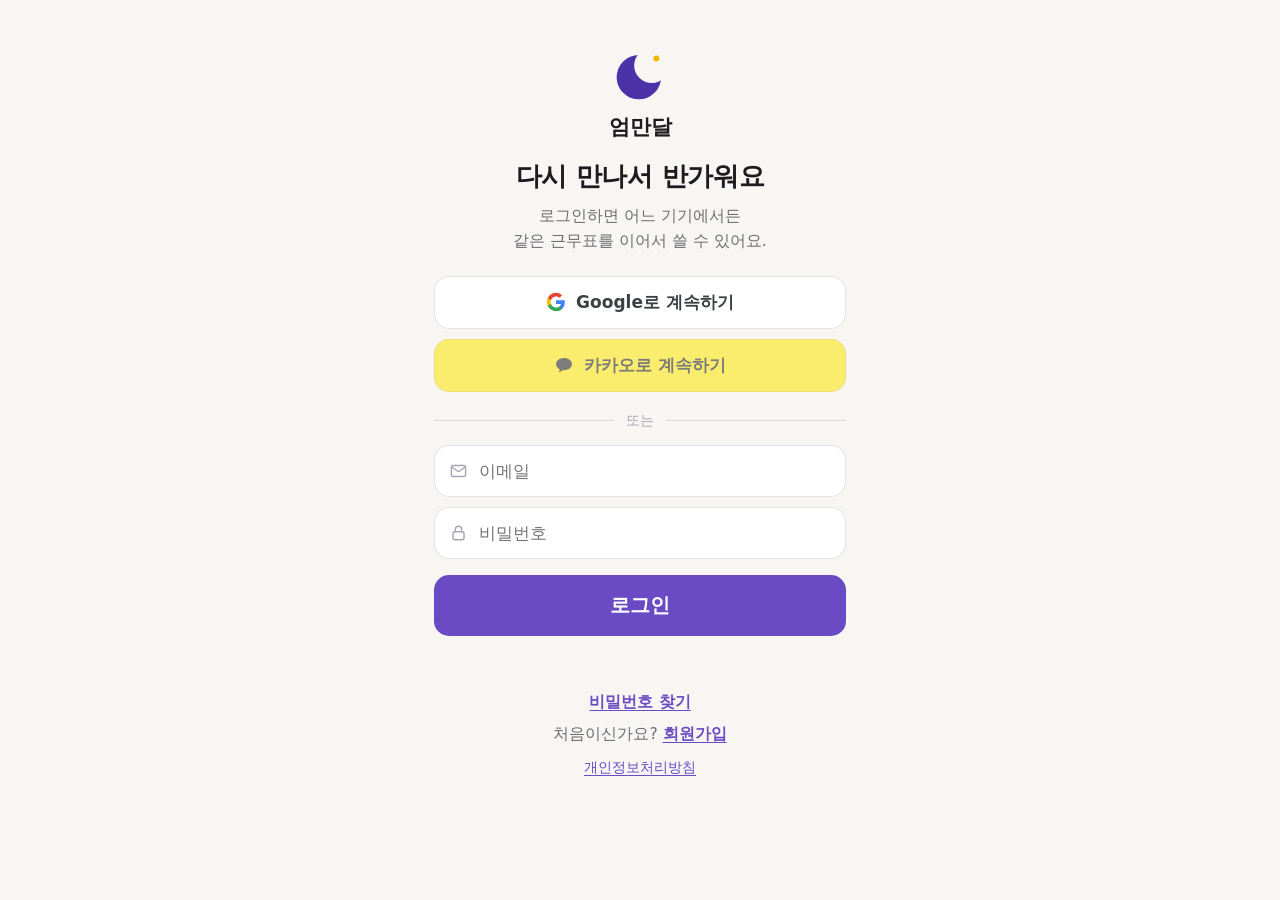
==== commit 0dc667b4: "v7.8.1: UI_GUIDE 적대 평가 6건 반영 — 완성 화면 CTA 중복 제거·보관함 설치 행 축소·희망 날짜 힌트·안심 문구·완료 버튼 정리·시트 헤더 고정 Co-Autho" ====
--- a/index.html
+++ b/index.html
@@ -108,12 +108,14 @@
         <button class="gridfull-close" onclick="closeGridFull(event)" aria-label="닫기">✕ 닫기</button>
         <div class="gridwrap" id="gridArea"></div>
         <div id="viewerPanel"></div>
-        <div class="gridthumb-cta"><span>근무표 검토하기</span></div>
       </div>
       <button class="btn big xl" style="margin-top:12px" onclick="openGridFull()">근무표 검토하기</button>
       <div class="btnrow">
         <button class="btn gray" onclick="generate()">다시 만들기</button>
         <button class="btn gray" onclick="exportImage()">이미지로 저장</button>
+      </div>
+      <div class="btnrow">
+        <button class="btn gray" onclick="openWishScreen()">희망 휴무 고치기</button>
       </div>
       <p class="hint" style="text-align:center;margin-top:12px">
         <a class="link" onclick="undo()">되돌리기</a> &nbsp;·&nbsp; <a class="link" onclick="resetMonth()">이 달 초기화</a>
@@ -166,14 +168,15 @@
   <div id="tab-archive" style="display:none">
     <p class="pagetitle">보관함</p>
     <p class="pagesub">완성한 근무표와 지난 기록을 한곳에서 확인하세요.</p>
-    <div class="card" id="installCard" style="display:none">
-      <h2>홈 화면에 바로가기 만들기</h2>
-      <div id="installBody"></div>
-    </div>
     <!-- 비밀번호 재설정(메일 링크 복귀) 전용 자리 -->
     <div class="card" id="cloudCard" style="display:none"><div id="cloudBody"></div></div>
     <h2 style="margin-top:4px">최근 근무표</h2>
     <div id="histList"></div>
+    <button class="listrow" id="installRow" style="display:none" onclick="installEntry()">
+      <span class="lr-ico" data-ic="link"></span>
+      <span class="lr-tx"><b>홈 화면에 바로가기 만들기</b><span class="lr-sub">달 아이콘으로 주소 없이 바로 열어요</span></span>
+      <span class="lr-go" data-ic="chevR"></span>
+    </button>
     <button class="listrow" onclick="openDataScreen()">
       <span class="lr-ico" data-ic="doc"></span>
       <span class="lr-tx"><b>데이터 및 백업</b><span class="lr-sub">파일로 저장하거나 이전 백업 불러오기</span></span>
@@ -189,7 +192,7 @@
 
 <footer><span class="appver"></span></footer>
 
-<!-- 부속 화면: 근무 규칙(08) · 희망 휴무·고정 근무(15) · 데이터 및 계정(14) -->
+<!-- 부속 화면: 근무 규칙(08) · 희망 휴무(15) · 데이터 및 계정(14) -->
 <div class="subscreen" id="screen-rules"><div class="ss-in" id="rulesScreenBody"></div></div>
 <div class="subscreen" id="screen-wish"><div class="ss-in" id="wishScreenBody"></div></div>
 <div class="subscreen" id="screen-data"><div class="ss-in" id="dataScreenBody"></div></div>
@@ -212,8 +215,10 @@
 <script src="js/engine2.js"></script>
 <script src="js/store.js"></script>
 <script src="js/vendor/supabase.js"></script>
+<script src="js/version.js"></script>
 <script src="js/config.js"></script>
 <script src="js/cloud.js"></script>
+<script src="js/telemetry.js"></script>
 <script src="js/importer.js"></script>
 <script src="js/app.js"></script>
 <script>
@@ -229,14 +234,18 @@
       // 활성 서비스워커가 알려주는 버전을 화면에 표기
       navigator.serviceWorker.addEventListener('message', function (e) {
         if (!e.data || e.data.type !== 'VERSION') return;
-        var v = String(e.data.version).replace('ummandal-', '').replace(/-/g, '.');
+        var v = String(e.data.version).replace('ummandal-', '').replace(/-/g, '.').replace(/^v/, '');
         var els = document.querySelectorAll('.appver');
         for (var i = 0; i < els.length; i++) els[i].textContent = '버전 ' + v;
+        /* sw.js와 version.js는 같은 커밋에서 함께 올리는 약속 — 어긋나면 기록해 둔다 */
+        if (window.APP_VER && v !== window.APP_VER && window.Tel)
+          Tel.error('E92', { message: 'sw=' + v + ' page=' + window.APP_VER });
       });
       function askVersion() {
         if (navigator.serviceWorker.controller) navigator.serviceWorker.controller.postMessage('GET_VERSION');
       }
-      navigator.serviceWorker.register('sw.js').then(function (reg) {
+      /* updateViaCache:'none' — 갱신 검사 때 HTTP 캐시(max-age=600)를 타지 않고 항상 새로 비교 */
+      navigator.serviceWorker.register('sw.js', { updateViaCache: 'none' }).then(function (reg) {
         reg.update();
         // 앱으로 다시 돌아올 때마다 + 켜둔 채로 오래 있을 때도 새 버전 확인
         document.addEventListener('visibilitychange', function () {
--- a/css/style.css
+++ b/css/style.css
@@ -140,6 +140,9 @@
 .chip.red { color: var(--danger); border-color: var(--danger); }
 .chip.green { color: var(--ok); border-color: var(--ok); }
 .chip.plain { color: var(--sub); border-color: var(--line); cursor: default; }
+/* 칩 아래 안심 문구 — "완성" 제목과 빨간 칩이 모순으로 읽히지 않게 */
+.chipnote { flex-basis: 100%; text-align: center; color: var(--sub); font-size: 14.5px;
+  line-height: 1.5; margin: 2px 0 0; }
 
 /* ===== 온보딩(04) ===== */
 .onboard-opts { display: flex; flex-direction: column; gap: 12px; margin: 0 auto 6px; }
@@ -221,7 +224,9 @@
 #sheet .btnrow { position: sticky; bottom: 0; z-index: 5; background: var(--card);
   margin-top: 8px; padding: 10px 0 2px; box-shadow: 0 -12px 14px -12px rgba(29, 27, 32, .30); }
 .sh-grip { width: 48px; height: 5px; border-radius: 999px; background: var(--line); margin: 4px auto 12px; }
-.sh-head { display: flex; align-items: center; margin-bottom: 14px; }
+/* 시트 제목 줄은 sticky — 긴 시트를 내려도 제목·닫기(X)가 항상 보인다(UI_GUIDE §4) */
+.sh-head { display: flex; align-items: center; margin-bottom: 14px;
+  position: sticky; top: 0; z-index: 6; background: var(--card); padding: 4px 0; }
 .sh-head h3 { font-size: 20px; font-weight: 800; margin: 0; flex: 1; }
 .sh-head.center h3 { text-align: center; }
 .sh-x { width: 42px; height: 42px; margin-right: -8px; border: none; background: none; cursor: pointer;
@@ -313,9 +318,9 @@
 
 /* ===== 희망 휴무·고정 근무(15) — 달력 ===== */
 .wp-person { display: flex; align-items: center; gap: 13px; width: 100%; background: var(--card);
-  border: 1px solid var(--line); border-radius: 16px; padding: 13px 16px; margin: 10px 0 4px;
+  border: 1px solid var(--line); border-radius: 16px; padding: 10px 16px; margin: 8px 0 0;
   font-family: inherit; cursor: pointer; text-align: left; }
-.wp-person .wpp-av { flex: none; width: 46px; height: 46px; border-radius: 999px; background: var(--brand-soft);
+.wp-person .wpp-av { flex: none; width: 42px; height: 42px; border-radius: 999px; background: var(--brand-soft);
   color: var(--brand); font-size: 19px; font-weight: 800; display: flex; align-items: center; justify-content: center; }
 .wp-person .wpp-tx { flex: 1; min-width: 0; }
 .wp-person .wpp-tx b { font-size: 18px; display: block; }
@@ -343,64 +348,48 @@
 .modeseg button.on.mwish { border: 1.5px solid var(--warn); background: var(--warn-soft); color: #8a5d00; }
 .modeseg button.on.mpin { border: 1.5px solid var(--brand); background: var(--brand-soft); color: var(--brand); }
 .wp-legend { background: var(--card); border: 1px solid var(--line); border-radius: 14px;
-  padding: 11px 15px; font-size: 14px; color: var(--sub); line-height: 1.7; margin-bottom: 14px; }
+  padding: 9px 15px; font-size: 14px; color: var(--sub); line-height: 1.55; margin: 8px 0 0; }
 .wp-legend .lg { display: inline-flex; align-items: center; gap: 6px; margin-right: 16px; font-weight: 600; }
 .wp-legend .dotw { width: 16px; height: 16px; border-radius: 999px; background: #FCE8C6; display: inline-block; }
 .wp-legend .dotp { width: 16px; height: 16px; border-radius: 999px; box-shadow: inset 0 0 0 2px var(--brand); display: inline-block; }
-.wp-count { text-align: center; color: var(--sub); font-size: 15px; margin-top: 10px; }
-
-/* ===== 희망 휴무·고정 근무(15) — 숫자 입력 개편 (2026-07-28) =====
-   .wcal/.modeseg(위)는 달력 방식의 잔재로, 지금은 쓰지 않지만 되돌릴 여지를 남겨 보존한다. */
-.wstab { margin: 10px 0 2px; }
+.wp-count { text-align: center; color: var(--sub); font-size: 14.5px; margin: 6px 0 2px; }
+
+/* ===== 희망 휴무(15) — 숫자 입력 개편 (2026-07-28) =====
+   .wcal/.modeseg(위)는 달력 방식의 잔재로, 지금은 쓰지 않지만 되돌릴 여지를 남겨 보존한다.
+   고정 근무 섹션(.wsfix*)은 2026-07-29 제거 — 한 사람 입력이 스크롤 없이 한 화면에
+   들어오는 것이 목표라, 아래 여백들도 그 기준으로 조인 값이다. */
+.wstab { margin: 6px 0 2px; }
 /* 남은 연차 */
 .wsannual { display: flex; align-items: center; gap: 10px; background: var(--card); border: 1px solid var(--line);
-  border-radius: 16px; padding: 12px 16px; margin: 10px 0; }
+  border-radius: 16px; padding: 9px 16px; margin: 8px 0; }
 .wsannual .wsa-lbl { font-size: 16.5px; font-weight: 700; flex: 1; min-width: 0; }
 .wsannual .wsa-unit { font-size: 15.5px; color: var(--sub); font-weight: 600; }
-input.wsa-in { width: 76px; height: 46px; text-align: center; font-size: 19px; font-weight: 700; padding: 6px 4px; }
+input.wsa-in { width: 76px; height: 44px; text-align: center; font-size: 19px; font-weight: 700; padding: 6px 4px; }
 /* 날짜 입력 4줄 */
-.wsdates { background: var(--card); border: 1px solid var(--line); border-radius: 18px; padding: 6px 14px 14px; }
-.wsrow { display: flex; align-items: flex-start; gap: 10px; padding: 12px 0; border-bottom: 1px solid var(--line); }
+.wsdates { background: var(--card); border: 1px solid var(--line); border-radius: 18px; padding: 3px 14px 10px; }
+.wsrow { display: flex; align-items: flex-start; gap: 10px; padding: 8px 0; border-bottom: 1px solid var(--line); }
 .wsrow:last-child { border-bottom: none; }
 /* 라벨 폭·칸 폭은 375px에서 「라벨 + 기본 3칸 + [+]」가 한 줄에 들어가도록 맞춰져 있다.
    (본문 307px − 라벨 86 − 간격 10 = 211 ≥ 48×3 + 6×3 + 42 = 204) */
 .wsrow .wsr-lbl { flex: none; width: 86px; font-size: 15px; font-weight: 700; color: var(--ink);
-  padding-top: 13px; word-break: keep-all; }
+  padding-top: 12px; word-break: keep-all; }
 .wsrow.wr-wish .wsr-lbl { color: #8a5d00; }
 .wsrow .wsr-ins { flex: 1; min-width: 0; display: flex; flex-wrap: wrap; gap: 6px; }
-input.wsd-in { width: 48px; height: 46px; text-align: center; font-size: 19px; font-weight: 700;
+input.wsd-in { width: 48px; height: 44px; text-align: center; font-size: 19px; font-weight: 700;
   padding: 6px 2px; border-radius: 12px; -moz-appearance: textfield; }
+/* 첫 칸의 「날짜」 힌트 — 값과 헷갈리지 않게 작고 흐리게 */
+input.wsd-in::placeholder { font-size: 13px; font-weight: 600; color: var(--faint); }
 input.wsd-in::-webkit-outer-spin-button, input.wsd-in::-webkit-inner-spin-button { -webkit-appearance: none; margin: 0; }
 .wsrow.wr-wish input.wsd-in { border-color: var(--moon); background: var(--moon-soft); color: #8a5d00; }
-.wsr-add { flex: none; width: 42px; height: 46px; border-radius: 12px; border: 1px dashed var(--line);
+.wsr-add { flex: none; width: 42px; height: 44px; border-radius: 12px; border: 1px dashed var(--line);
   background: var(--card); color: var(--brand); cursor: pointer; font-family: inherit;
   display: flex; align-items: center; justify-content: center; }
 .wsr-add .svgi { width: 22px; height: 22px; }
 .wsr-add:active { background: var(--card2); }
-/* 고정 근무 */
-.wsfix { background: var(--card); border: 1px solid var(--line); border-radius: 18px; padding: 14px 16px; margin: 12px 0; }
-.wsfix-head { font-size: 16px; font-weight: 800; color: var(--brand); display: flex; align-items: center; gap: 7px; margin-bottom: 8px; }
-.wsfix-head .svgi { width: 19px; height: 19px; }
-.wsfix-row { display: flex; align-items: center; gap: 10px; padding: 9px 0; border-top: 1px solid var(--line); }
-.wsfix-row .wf-d { flex: none; font-size: 17px; font-weight: 800; min-width: 52px; }
-.wsfix-row .wf-c { flex: 1; min-width: 0; font-size: 16px; color: var(--sub); font-weight: 600; }
-.wf-del { flex: none; width: 40px; height: 40px; border-radius: 999px; border: 1px solid var(--line);
-  background: var(--card); color: var(--sub); cursor: pointer; display: flex; align-items: center; justify-content: center; }
-.wf-del .svgi { width: 18px; height: 18px; }
-.wf-del:active { background: var(--card2); }
-.wsfix-empty { color: var(--sub); font-size: 15px; margin: 4px 0 10px; }
-.wsfix-add { display: flex; align-items: center; justify-content: center; gap: 7px; width: 100%;
-  border: 1px dashed var(--line); border-radius: 14px; background: var(--card); color: var(--brand);
-  font-family: inherit; font-size: 16px; font-weight: 700; padding: 12px 0; margin-top: 8px; cursor: pointer; }
-.wsfix-add .svgi { width: 19px; height: 19px; }
-.wsfix-add:active { background: var(--card2); }
-.wsfix-new { display: flex; flex-wrap: wrap; align-items: center; gap: 8px; margin-top: 10px; }
-.wsfix-new .wsfix-pick { flex: 1; min-width: 130px; padding: 12px 10px; }
-.wsfix-cancel { border: none; background: none; color: var(--sub); font-family: inherit; font-size: 15.5px;
-  font-weight: 700; padding: 12px 8px; cursor: pointer; }
-/* 이전/다음 사람 */
-.wsnav { display: flex; gap: 10px; margin-top: 14px; }
-.wsnav .btn { flex: 1; display: flex; align-items: center; justify-content: center; gap: 6px; padding: 16px 8px; font-size: 18px; }
+/* 이전/다음 사람 — 화면이 넘치는 작은 폰에서도 항상 보이게 바닥에 붙인다(시트 .btnrow와 같은 이유) */
+.wsnav { display: flex; gap: 10px; position: sticky; bottom: 0; z-index: 5; background: var(--bg);
+  margin-top: 4px; padding: 8px 0 10px; box-shadow: 0 -12px 14px -12px rgba(29, 27, 32, .25); }
+.wsnav .btn { flex: 1; display: flex; align-items: center; justify-content: center; gap: 6px; padding: 15px 8px; font-size: 18px; }
 .wsnav .btn .svgi { width: 19px; height: 19px; }
 /* 좁은 화면(320px 등)에서는 라벨을 윗줄로 올려 칸이 한 줄에 다 보이게 한다 */
 @media (max-width: 359px) {
@@ -668,10 +657,7 @@
   overflow: hidden; cursor: pointer; background: var(--card); margin: 6px 0 4px;
   -webkit-tap-highlight-color: transparent; }
 .gridthumb .gridwrap { overflow: visible; pointer-events: none; }
-.gridthumb-cta { position: absolute; right: 12px; bottom: 12px; display: inline-flex; align-items: center; gap: 6px;
-  background: var(--brand); color: #fff; font-size: 15px; font-weight: 800;
-  padding: 10px 16px; border-radius: 999px; box-shadow: 0 3px 12px rgba(29, 27, 32, .28);
-  pointer-events: none; }
+/* 썸네일 위 「근무표 검토하기」 알약은 2026-07-30 제거 — 아래 전폭 버튼과 보라 CTA 중복(UI_GUIDE §6-2) */
 .gridthumb::after { content: ''; position: absolute; left: 0; right: 0; bottom: 0; height: 44px;
   background: linear-gradient(to bottom, rgba(255, 255, 255, 0), var(--card)); pointer-events: none; }
 .gridfull-close { display: none; }
@@ -680,7 +666,6 @@
   margin: 0; border: none; border-radius: 0; overflow: hidden; cursor: default;
   display: flex; flex-direction: row; align-items: stretch; padding: 0; background: var(--bg); }
 body.grid-open .gridthumb::after { display: none; }
-body.grid-open .gridthumb-cta { display: none; }
 body.grid-open .gridthumb .gridwrap { flex: 1; min-width: 0; overflow: hidden; pointer-events: auto;
   display: flex; align-items: center; justify-content: center; padding: 8px;
   touch-action: none; }
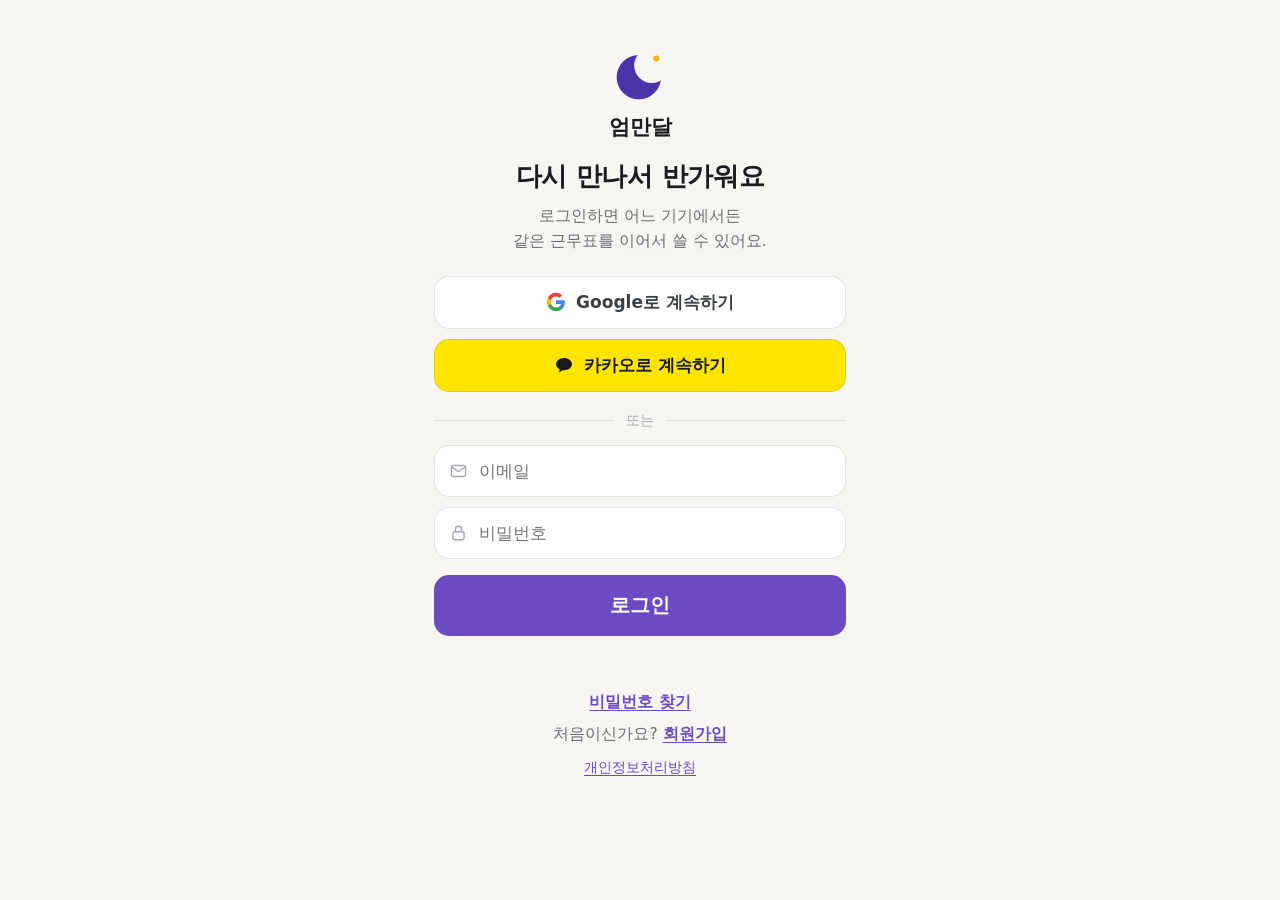
==== commit 2756023f: "fix(동기화): 적대 검토 확정 결함 10건 수정 v7.9.2 v7.9.1이 만든 회귀와 남아 있던 유출 경로를 모두 잡았다. 자체 적대 검토 결과 반영.  [최우선 회귀] 오프" ====
--- a/index.html
+++ b/index.html
@@ -160,6 +160,8 @@
       <span class="lr-go" data-ic="chevR"></span>
     </button>
     <input type="file" id="importFileXlsx" accept=".xlsx,.xls,.csv" style="display:none" onchange="importXlsx(event)">
+    <input type="text" class="wardsearch" id="wardSearch" placeholder="이름으로 찾기" style="display:none"
+           oninput="wardSearchChange(this.value)" aria-label="구성원 이름 검색">
     <div id="staffList"></div>
     <p class="hint" id="sampleHint" style="margin:4px 0 14px">처음이라면 <a class="link" onclick="trySample()">예시 인원 12명 넣기</a>로 연습해보세요.</p>
   </div>
@@ -214,6 +216,7 @@
 <script src="js/engine.js"></script>
 <script src="js/engine2.js"></script>
 <script src="js/store.js"></script>
+<script src="js/sync-rules.js"></script>
 <script src="js/vendor/supabase.js"></script>
 <script src="js/version.js"></script>
 <script src="js/config.js"></script>
--- a/css/style.css
+++ b/css/style.css
@@ -15,6 +15,13 @@
   --v-bg: #f3ead8; --v-tx: #8a6d3b;
 }
 * { box-sizing: border-box; }
+/* 스크롤바 — 지금 어디쯤인지 잘 보이게 브랜드색으로(2026-07-30 초승달 지시).
+   ⚠️ 안드로이드 크롬은 본문(문서) 스크롤바 커스텀을 무시할 수 있다 — 내부 스크롤 영역(그리드·시트)엔 확실히 적용 */
+html { scrollbar-color: rgba(106, 75, 196, .45) transparent; }
+::-webkit-scrollbar { width: 6px; height: 6px; }
+::-webkit-scrollbar-track { background: transparent; }
+::-webkit-scrollbar-thumb { background: rgba(106, 75, 196, .45); border-radius: 999px; }
+::-webkit-scrollbar-thumb:active { background: var(--brand); }
 /* overscroll-behavior: 목록을 끝까지 당겨도 브라우저 당김-새로고침이 발동하지 않게 —
    실수 리로드로 보던 탭·되돌리기 기록이 날아가는 것을 막는다(새로고침은 ⋮ 메뉴에 있음) */
 html { -webkit-text-size-adjust: 100%; overscroll-behavior-y: contain; }
@@ -131,6 +138,40 @@
   color: var(--brand); display: flex; align-items: center; justify-content: center; }
 .fairnote .fn-ico .svgi { width: 22px; height: 22px; }
 .prep-caption { text-align: center; color: var(--sub); font-size: 14.5px; margin: 10px 0 0; }
+
+/* ===== 준비 화면(09) 한 화면 맞춤 (2026-07-30 초승달 지시) =====
+   글자 크기는 지키고(큰 글씨 철학) 여백을 조여 만들기 버튼까지 스크롤 없이 보이게 한다.
+   낮은 화면(680px 이하)에서만 여백 압축·제목 한 단계 축소.
+   (740→680 보정 2026-07-30: 뷰포트 384×694 폰 실측 — 정상 레이아웃으로도 버튼 y=572 < 탭 y=624로
+   한 화면에 들어가는데 압축이 과잉 발동해 제목·카드가 붙고 하단에 70px 죽은 공간이 생겼음.
+   단, 좁은 폭(≤370px)은 줄바꿈으로 내용이 ~90px 길어져 740px까지 압축 유지 —
+   360×720 실측에서 정상 레이아웃이면 버튼이 탭에 16px 가림) */
+#homePrep .monthnav { margin: 0 0 2px; }
+#homePrep .pagetitle { margin: 4px 0 4px; }
+#homePrep .pagesub { margin: 0 0 12px; }
+#homePrep .prepcard { margin: 10px 0 10px; }
+#homePrep .preprow { padding: 13px 0; }
+#homePrep .fairnote { margin: 0 0 12px; padding: 11px 16px; font-size: 15px; }
+#homePrep .prep-caption { margin: 8px 0 0; }
+@media (max-height: 680px), (max-width: 370px) and (max-height: 740px) {
+  header { padding: 6px 20px 2px; }
+  .brand .moon { width: 30px; height: 30px; }
+  .brand h1 { font-size: 20px; }
+  main { padding-top: 4px; }
+  nav { padding: 4px 8px calc(6px + env(safe-area-inset-bottom)); }
+  body { padding-bottom: 84px; }
+  body footer { padding: 10px 20px 6px; }  /* 기본 footer 규칙이 파일 뒤에 있어 특이도로 이긴다 */
+  #homePrep .pagetitle { font-size: 26px; margin: 2px 0 2px; }
+  /* 부제는 체크리스트와 같은 말 — 낮은 화면에선 겹치는 정보부터 뺀다(잡스 §0-1) */
+  #homePrep .pagesub { display: none; }
+  #homePrep .prepcard { margin: 8px 0 8px; }
+  #homePrep .preprow { padding: 9px 0; }
+  #homePrep .preprow .pr-ico { width: 38px; height: 38px; }
+  #homePrep .preprow .pr-tx b { font-size: 17.5px; }
+  #homePrep .fairnote { font-size: 14px; padding: 8px 14px; margin-bottom: 8px; }
+  #homePrep .fairnote .fn-ico { width: 34px; height: 34px; }
+  #homePrep .btn.big.xl { padding: 14px 20px; font-size: 19px; }
+}
 
 /* ===== 완료 화면(11) — 상태 칩 ===== */
 .chiprow { display: flex; gap: 10px; justify-content: center; flex-wrap: wrap; margin: 4px 0 14px; }
@@ -296,6 +337,14 @@
 .addbtn .svgi { width: 18px; height: 18px; }
 .grouplabel { font-size: 17px; font-weight: 800; margin: 18px 0 10px; }
 .grouplabel span { font-size: 14px; color: var(--sub); font-weight: 600; margin-left: 5px; }
+/* 그룹 머리글 = 접기/펼치기 버튼 (2026-07-30) — 오른쪽에 상태 글자로 눌린다는 걸 알린다 */
+button.glbtn { display: flex; align-items: center; width: 100%; border: none; background: none;
+  font-family: inherit; color: var(--ink); text-align: left; cursor: pointer; padding: 6px 2px;
+  border-radius: 10px; }
+button.glbtn:active { background: var(--card2); }
+.glbtn .gl-chev { margin-left: auto; font-size: 14px; font-weight: 700; color: var(--brand); }
+/* 이름 검색(7명 이상일 때만 노출) */
+input.wardsearch { width: 100%; margin: 4px 0 4px; padding: 11px 14px; font-size: 17px; }
 .personrow .lr-ico { background: var(--brand-soft); color: var(--brand); border-radius: 999px; }
 
 /* ===== 근무 규칙(08) — 스테퍼 ===== */
